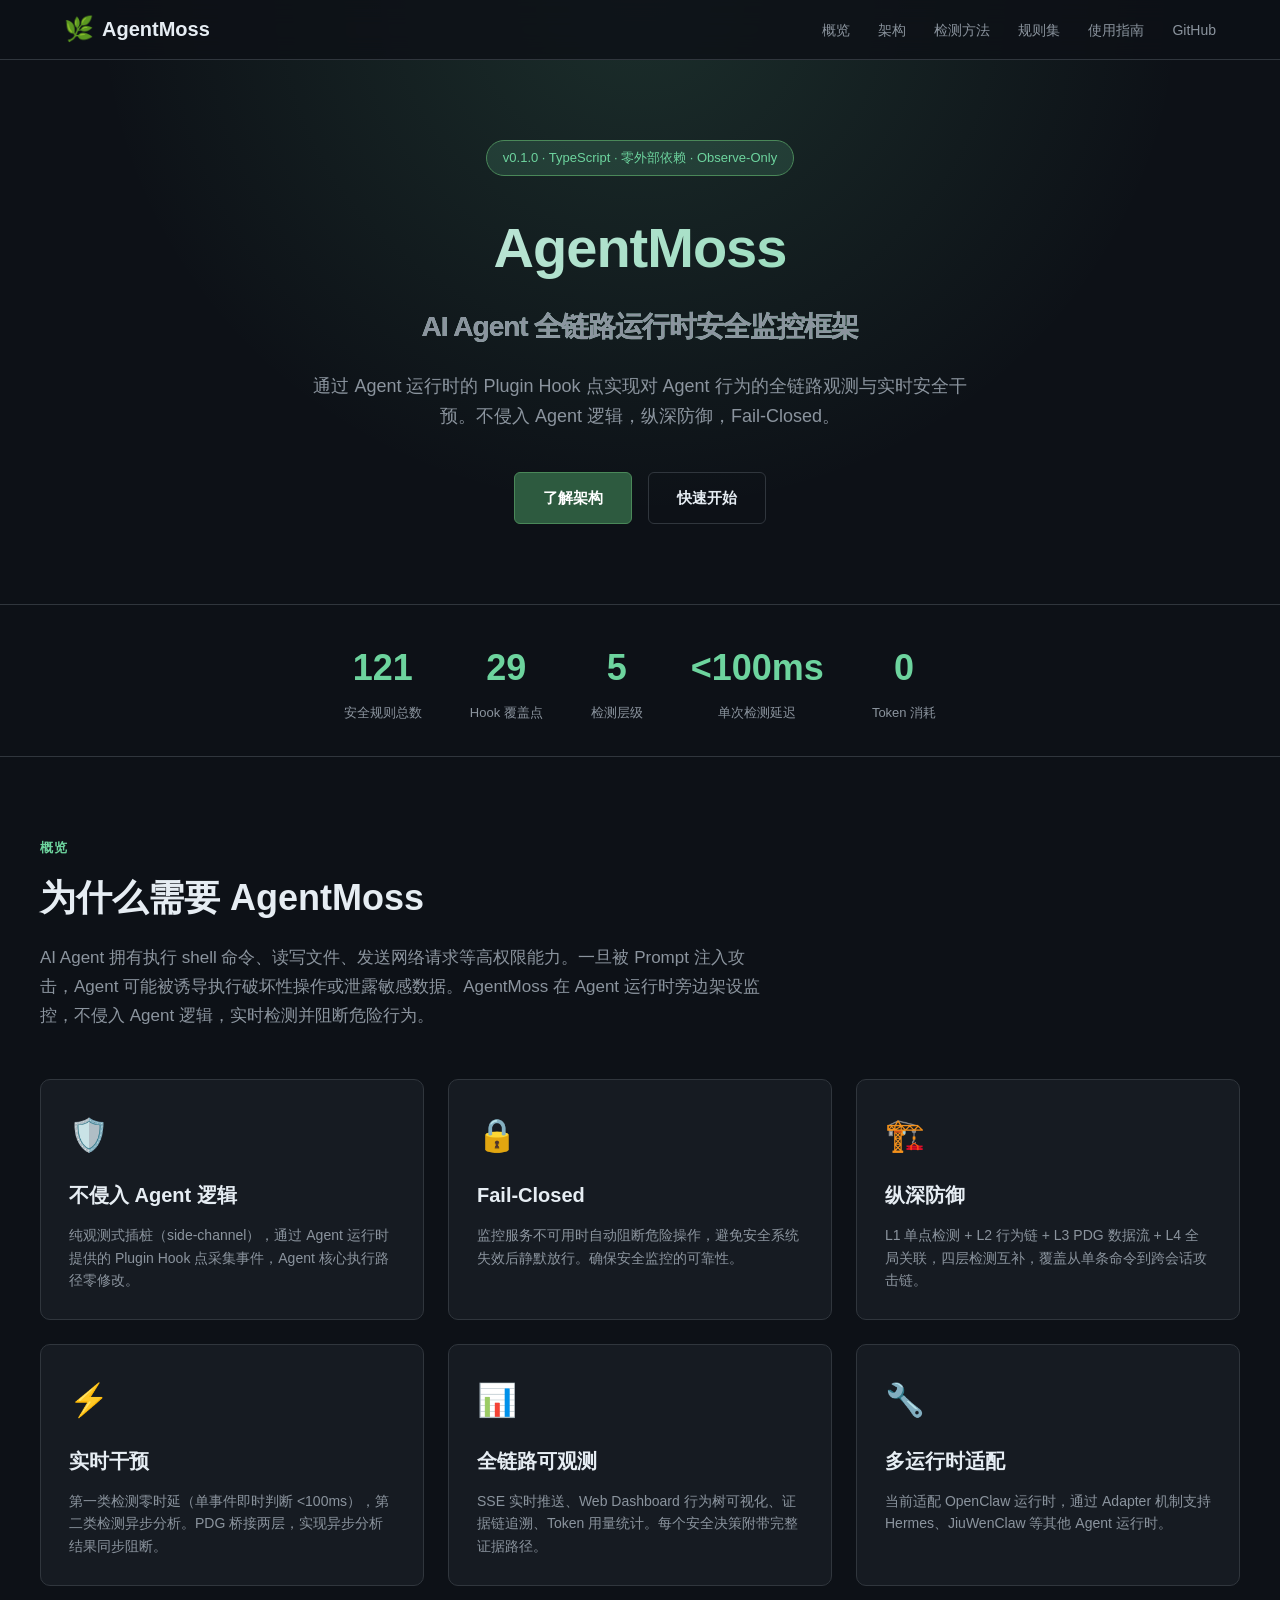
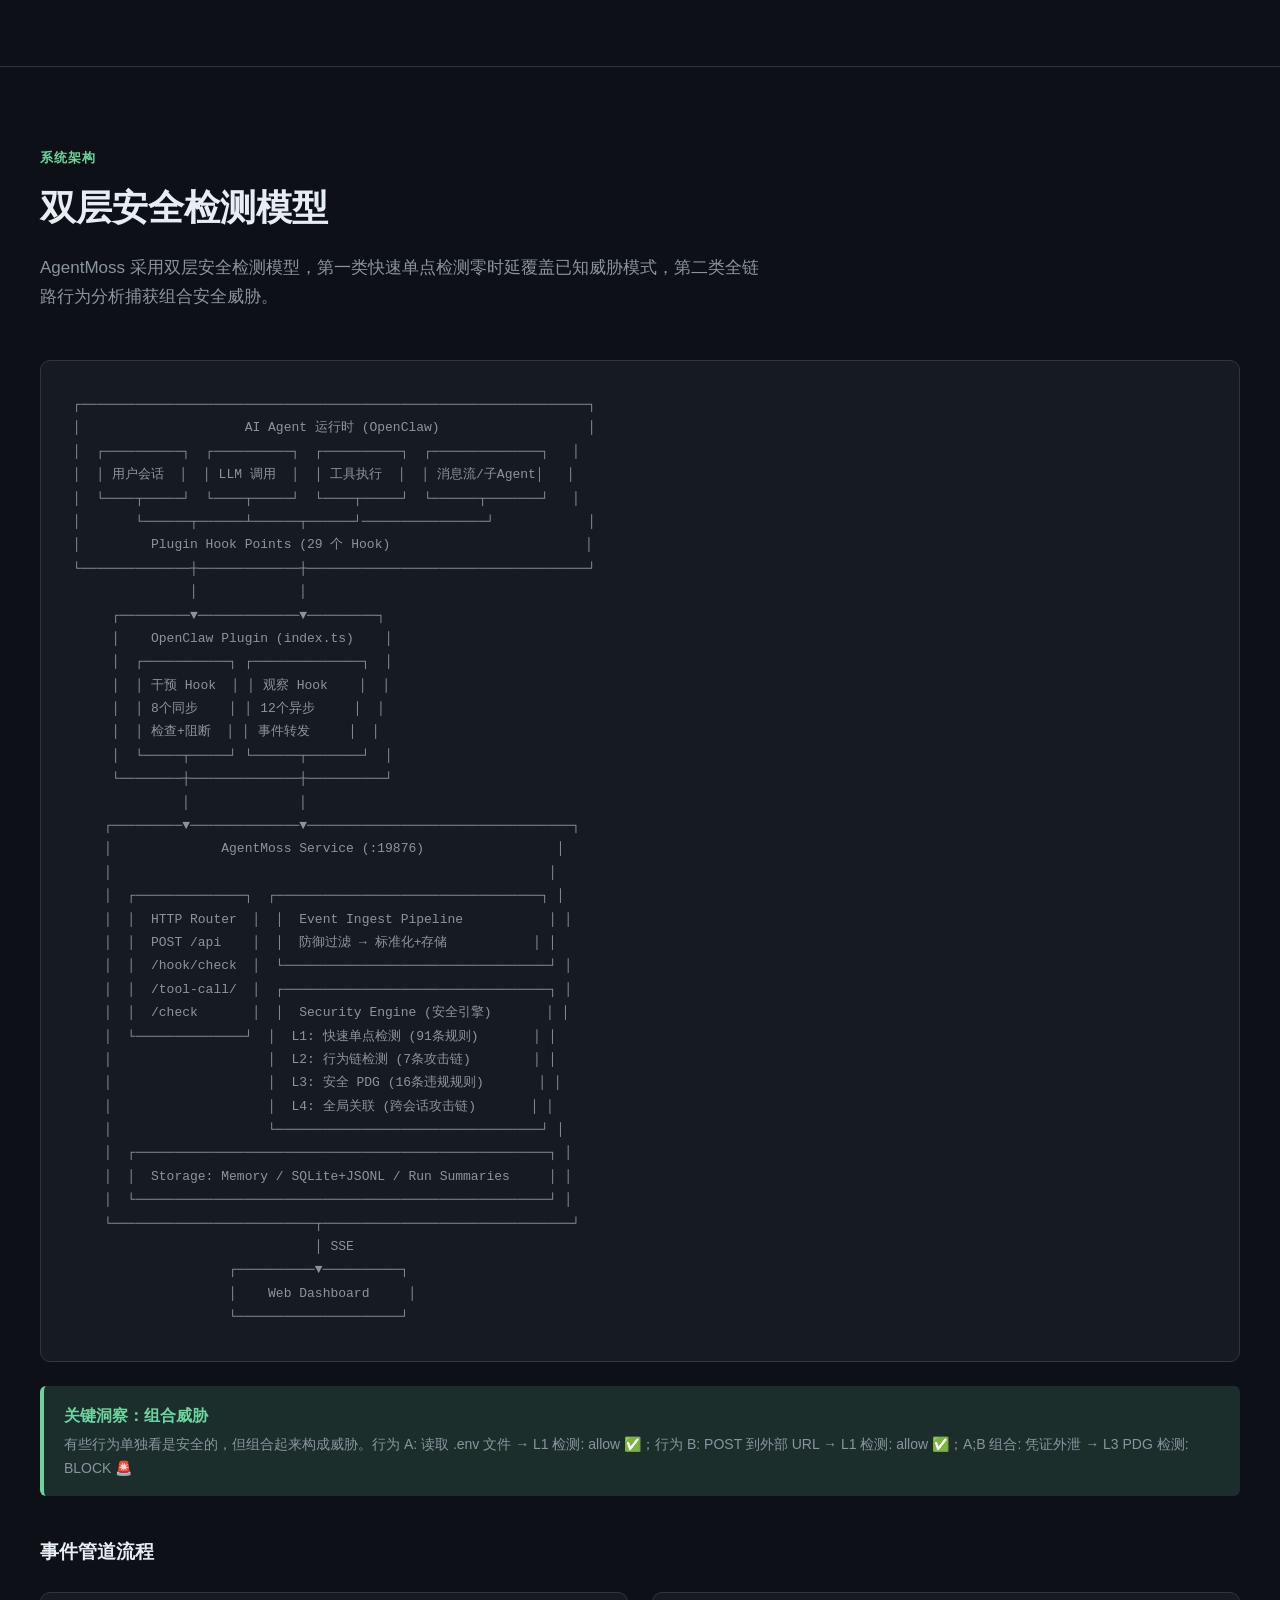
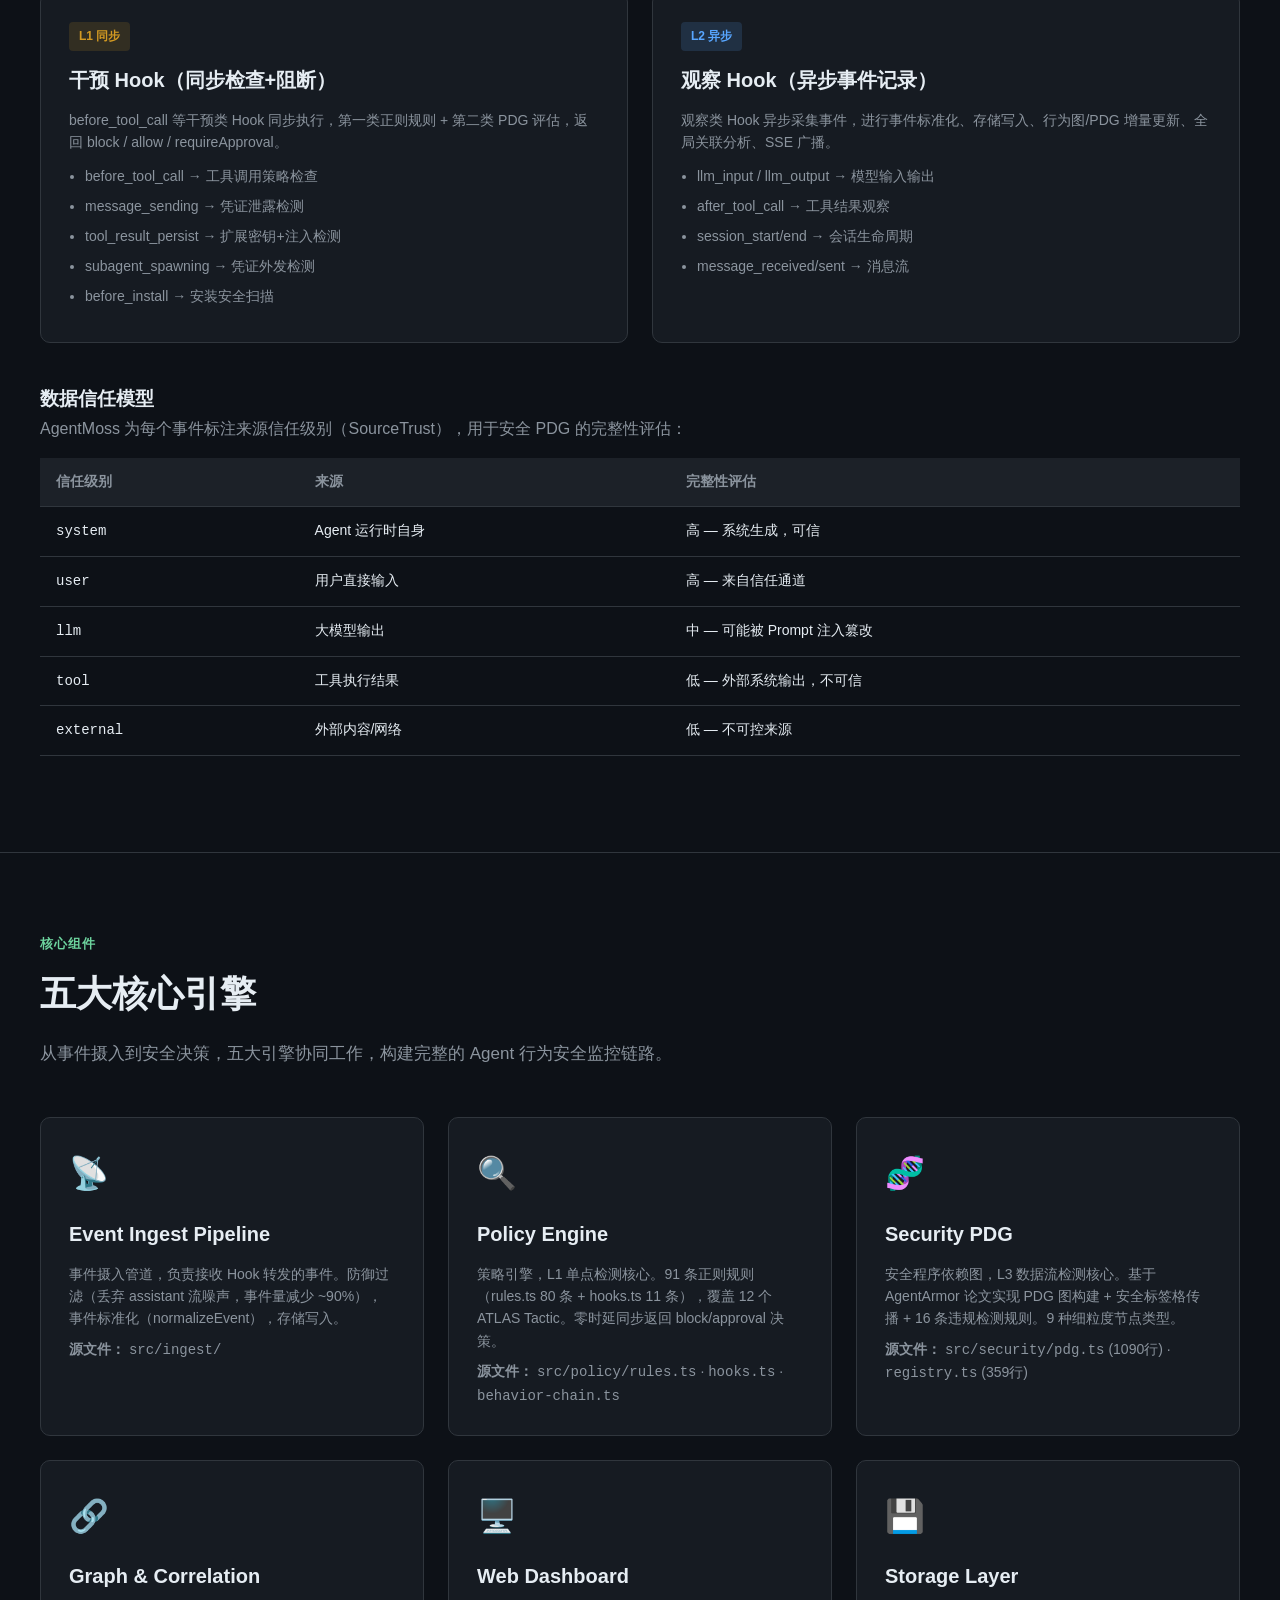
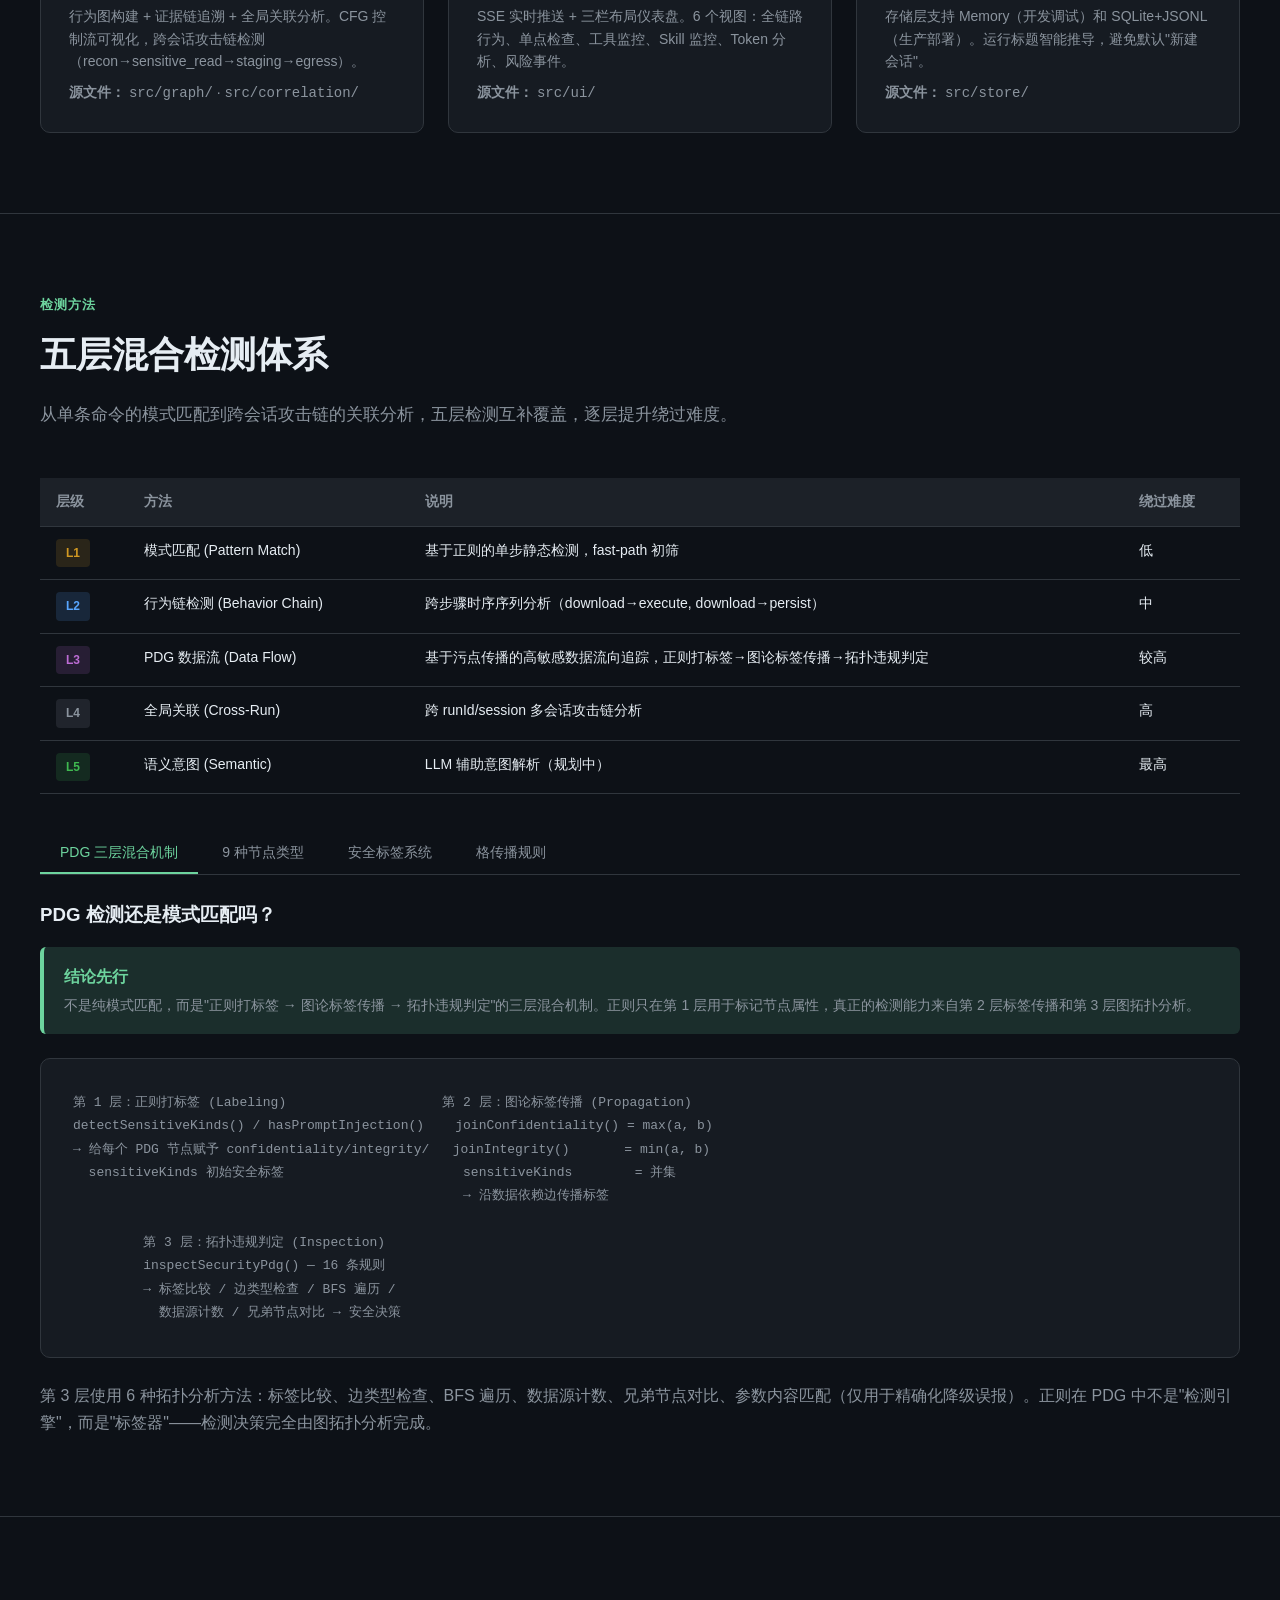
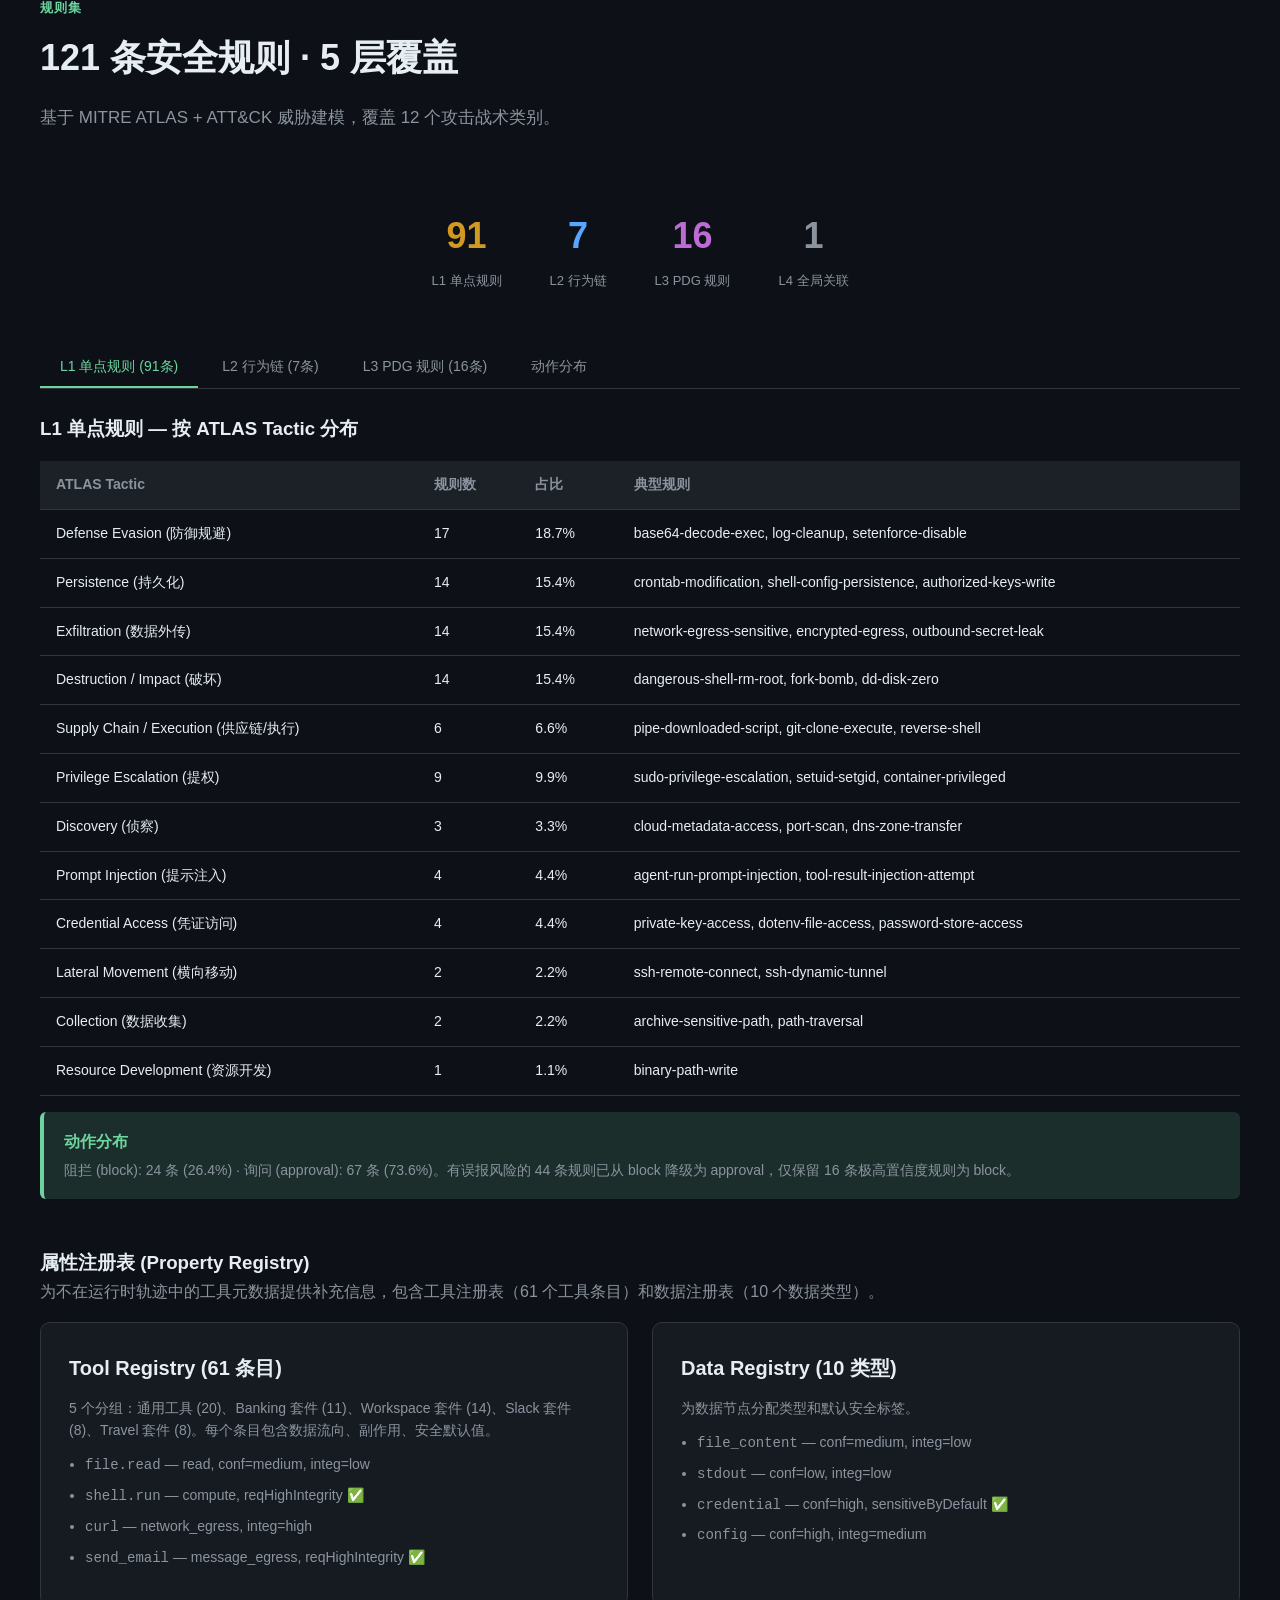
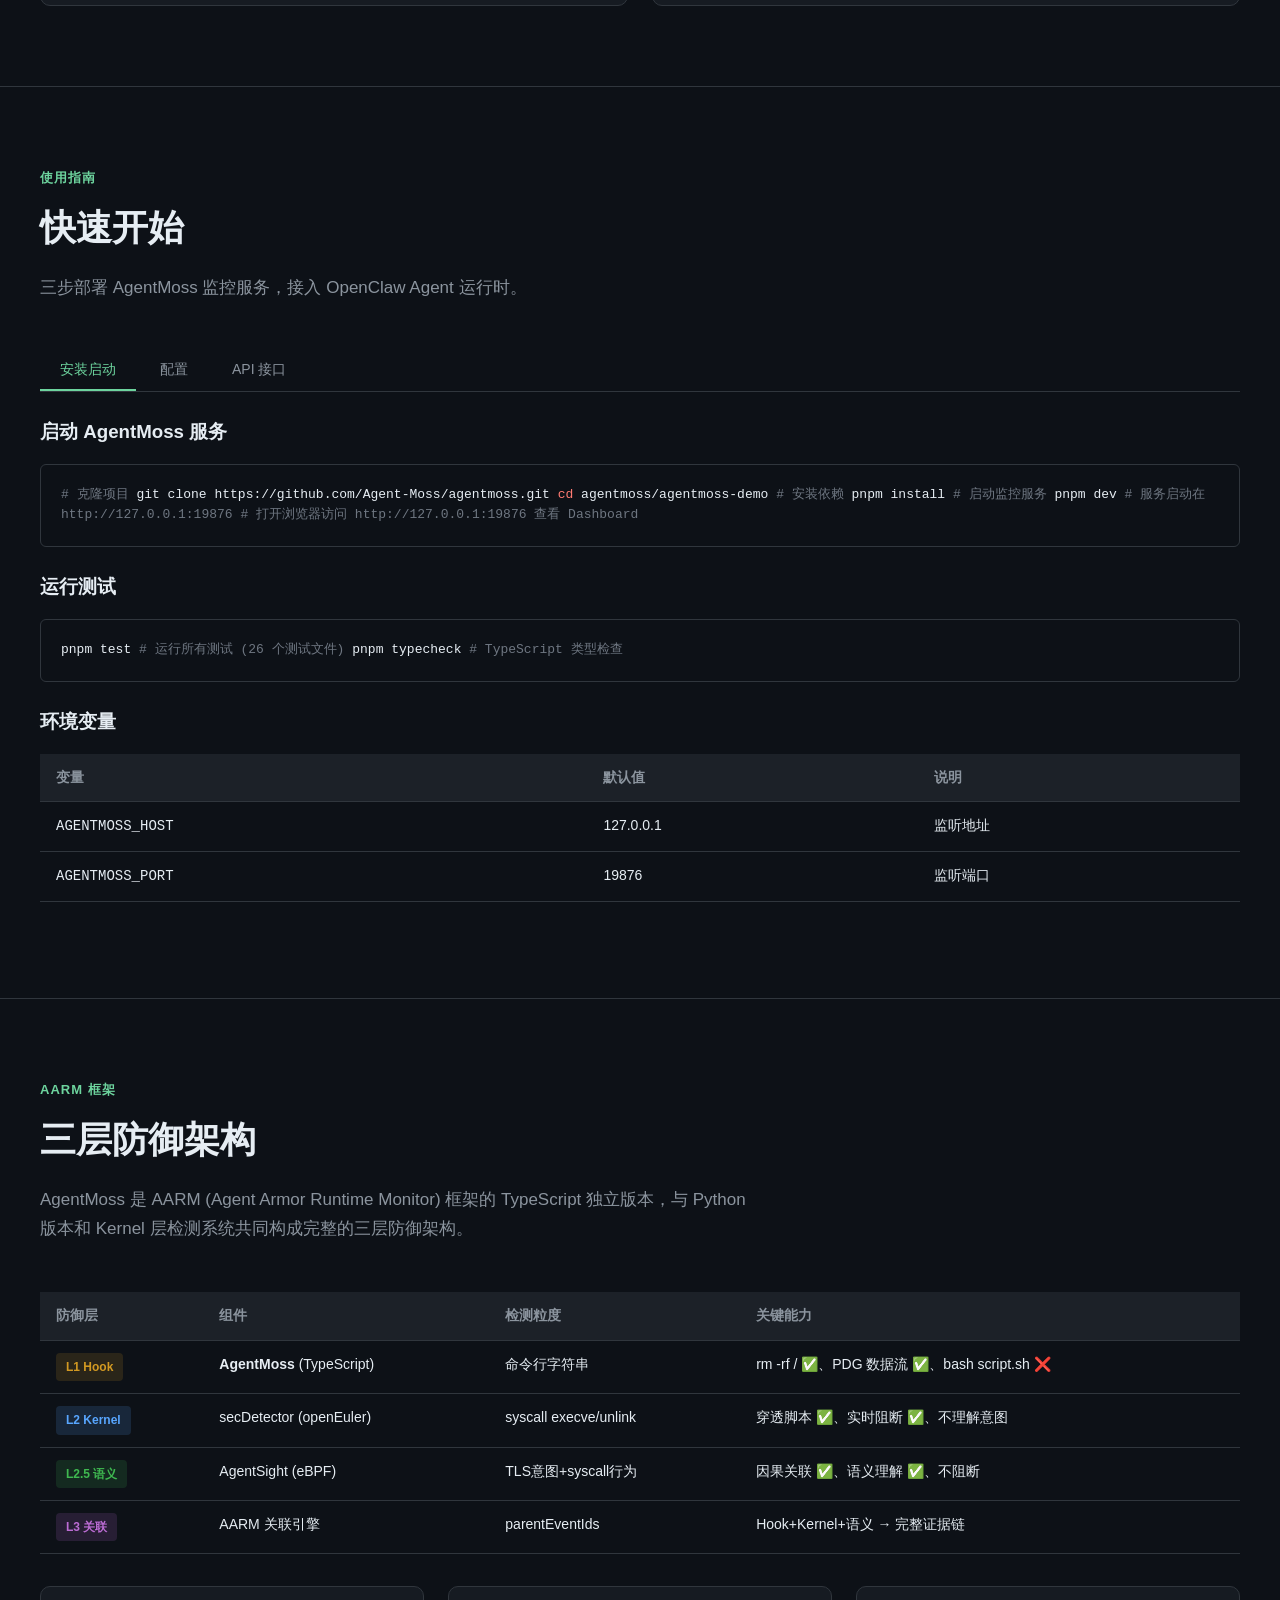
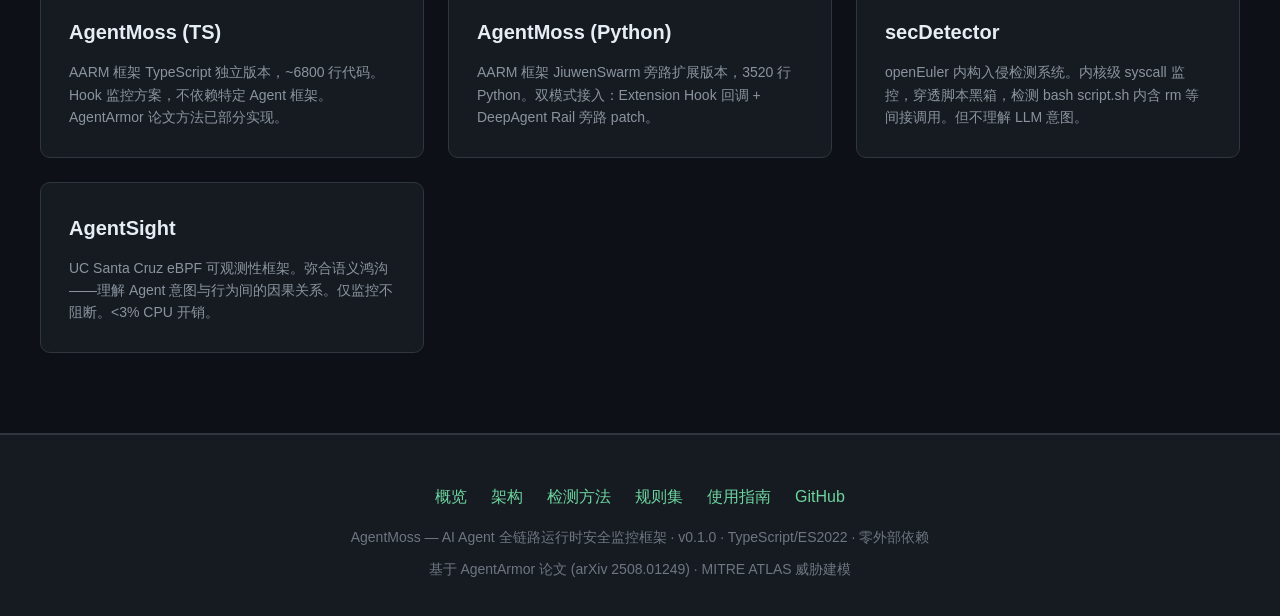
==== index.html @ 67483d3b "Initial AgentMoss website - architecture, detection methods, rules, usage guide" ====
<!DOCTYPE html>
<html lang="zh-CN">
<head>
  <meta charset="UTF-8">
  <meta name="viewport" content="width=device-width, initial-scale=1.0">
  <title>AgentMoss — AI Agent 全链路运行时安全监控框架</title>
  <meta name="description" content="AgentMoss 是面向 AI Agent 运行时的侧信道安全监控框架，通过 Hook 插桩实现全链路行为观测与实时安全干预。">
  <link rel="stylesheet" href="css/style.css">
  <link rel="icon" href="data:image/svg+xml,<svg xmlns='http://www.w3.org/2000/svg' viewBox='0 0 100 100'><text y='.9em' font-size='90'>🌿</text></svg>">
</head>
<body>

<!-- Navbar -->
<nav class="navbar">
  <div class="navbar-container">
    <a href="#" class="navbar-logo"><span class="moss-icon">🌿</span> AgentMoss</a>
    <button class="navbar-mobile-toggle">☰</button>
    <ul class="navbar-menu">
      <li><a href="#overview" class="active">概览</a></li>
      <li><a href="#architecture">架构</a></li>
      <li><a href="#detection">检测方法</a></li>
      <li><a href="#rules">规则集</a></li>
      <li><a href="#usage">使用指南</a></li>
      <li><a href="https://github.com/Agent-Moss" target="_blank">GitHub</a></li>
    </ul>
  </div>
</nav>

<!-- Hero -->
<section class="hero">
  <div class="hero-badge">v0.1.0 · TypeScript · 零外部依赖 · Observe-Only</div>
  <h1>AgentMoss<span class="sub">AI Agent 全链路运行时安全监控框架</span></h1>
  <p>通过 Agent 运行时的 Plugin Hook 点实现对 Agent 行为的全链路观测与实时安全干预。不侵入 Agent 逻辑，纵深防御，Fail-Closed。</p>
  <div class="hero-actions">
    <a href="#architecture" class="btn-primary">了解架构</a>
    <a href="#usage" class="btn-secondary">快速开始</a>
  </div>
</section>

<!-- Stats -->
<div class="stats-bar">
  <div class="stat-item"><div class="stat-value">121</div><div class="stat-label">安全规则总数</div></div>
  <div class="stat-item"><div class="stat-value">29</div><div class="stat-label">Hook 覆盖点</div></div>
  <div class="stat-item"><div class="stat-value">5</div><div class="stat-label">检测层级</div></div>
  <div class="stat-item"><div class="stat-value">&lt;100ms</div><div class="stat-label">单次检测延迟</div></div>
  <div class="stat-item"><div class="stat-value">0</div><div class="stat-label">Token 消耗</div></div>
</div>

<!-- Overview -->
<section class="section" id="overview">
  <div class="section-inner">
    <div class="section-tag">概览</div>
    <h2 class="section-title">为什么需要 AgentMoss</h2>
    <p class="section-desc">AI Agent 拥有执行 shell 命令、读写文件、发送网络请求等高权限能力。一旦被 Prompt 注入攻击，Agent 可能被诱导执行破坏性操作或泄露敏感数据。AgentMoss 在 Agent 运行时旁边架设监控，不侵入 Agent 逻辑，实时检测并阻断危险行为。</p>

    <div class="cards-grid">
      <div class="card">
        <span class="card-icon">🛡️</span>
        <h3>不侵入 Agent 逻辑</h3>
        <p>纯观测式插桩（side-channel），通过 Agent 运行时提供的 Plugin Hook 点采集事件，Agent 核心执行路径零修改。</p>
      </div>
      <div class="card">
        <span class="card-icon">🔒</span>
        <h3>Fail-Closed</h3>
        <p>监控服务不可用时自动阻断危险操作，避免安全系统失效后静默放行。确保安全监控的可靠性。</p>
      </div>
      <div class="card">
        <span class="card-icon">🏗️</span>
        <h3>纵深防御</h3>
        <p>L1 单点检测 + L2 行为链 + L3 PDG 数据流 + L4 全局关联，四层检测互补，覆盖从单条命令到跨会话攻击链。</p>
      </div>
      <div class="card">
        <span class="card-icon">⚡</span>
        <h3>实时干预</h3>
        <p>第一类检测零时延（单事件即时判断 &lt;100ms），第二类检测异步分析。PDG 桥接两层，实现异步分析结果同步阻断。</p>
      </div>
      <div class="card">
        <span class="card-icon">📊</span>
        <h3>全链路可观测</h3>
        <p>SSE 实时推送、Web Dashboard 行为树可视化、证据链追溯、Token 用量统计。每个安全决策附带完整证据路径。</p>
      </div>
      <div class="card">
        <span class="card-icon">🔧</span>
        <h3>多运行时适配</h3>
        <p>当前适配 OpenClaw 运行时，通过 Adapter 机制支持 Hermes、JiuWenClaw 等其他 Agent 运行时。</p>
      </div>
    </div>
  </div>
</section>

<!-- Architecture -->
<section class="section" id="architecture">
  <div class="section-inner">
    <div class="section-tag">系统架构</div>
    <h2 class="section-title">双层安全检测模型</h2>
    <p class="section-desc">AgentMoss 采用双层安全检测模型，第一类快速单点检测零时延覆盖已知威胁模式，第二类全链路行为分析捕获组合安全威胁。</p>

    <div class="arch-diagram">┌─────────────────────────────────────────────────────────────────┐
│                     AI Agent 运行时 (OpenClaw)                   │
│  ┌──────────┐  ┌──────────┐  ┌──────────┐  ┌──────────────┐   │
│  │ 用户会话  │  │ LLM 调用  │  │ 工具执行  │  │ 消息流/子Agent│   │
│  └────┬─────┘  └────┬─────┘  └────┬─────┘  └──────┬───────┘   │
│       └──────┬──────┴──────┬──────┘────────────────┘            │
│         Plugin Hook Points (29 个 Hook)                         │
└──────────────┼─────────────┼────────────────────────────────────┘
               │             │
     ┌─────────▼─────────────▼─────────┐
     │    OpenClaw Plugin (index.ts)    │
     │  ┌───────────┐ ┌──────────────┐  │
     │  │ 干预 Hook  │ │ 观察 Hook    │  │
     │  │ 8个同步    │ │ 12个异步     │  │
     │  │ 检查+阻断  │ │ 事件转发     │  │
     │  └─────┬─────┘ └──────┬───────┘  │
     └────────┼──────────────┼──────────┘
              │              │
    ┌─────────▼──────────────▼──────────────────────────────────┐
    │              AgentMoss Service (:19876)                 │
    │                                                        │
    │  ┌──────────────┐  ┌──────────────────────────────────┐ │
    │  │  HTTP Router  │  │  Event Ingest Pipeline           │ │
    │  │  POST /api    │  │  防御过滤 → 标准化+存储           │ │
    │  │  /hook/check  │  └──────────────────────────────────┘ │
    │  │  /tool-call/  │  ┌──────────────────────────────────┐ │
    │  │  /check       │  │  Security Engine (安全引擎)       │ │
    │  └──────────────┘  │  L1: 快速单点检测 (91条规则)       │ │
    │                    │  L2: 行为链检测 (7条攻击链)        │ │
    │                    │  L3: 安全 PDG (16条违规规则)       │ │
    │                    │  L4: 全局关联 (跨会话攻击链)       │ │
    │                    └──────────────────────────────────┘ │
    │  ┌─────────────────────────────────────────────────────┐ │
    │  │  Storage: Memory / SQLite+JSONL / Run Summaries     │ │
    │  └─────────────────────────────────────────────────────┘ │
    └──────────────────────────┬────────────────────────────────┘
                               │ SSE
                    ┌──────────▼──────────┐
                    │    Web Dashboard     │
                    └─────────────────────┘</div>

    <div class="callout">
      <div class="callout-title">关键洞察：组合威胁</div>
      <p>有些行为单独看是安全的，但组合起来构成威胁。行为 A: 读取 .env 文件 → L1 检测: allow ✅；行为 B: POST 到外部 URL → L1 检测: allow ✅；A;B 组合: 凭证外泄 → L3 PDG 检测: BLOCK 🚨</p>
    </div>

    <h3 style="margin-top: 40px;">事件管道流程</h3>
    <div class="cards-grid" style="margin-top: 24px;">
      <div class="card">
        <span class="layer-badge layer-l1">L1 同步</span>
        <h3 style="margin-top: 12px;">干预 Hook（同步检查+阻断）</h3>
        <p>before_tool_call 等干预类 Hook 同步执行，第一类正则规则 + 第二类 PDG 评估，返回 block / allow / requireApproval。</p>
        <ul>
          <li>before_tool_call → 工具调用策略检查</li>
          <li>message_sending → 凭证泄露检测</li>
          <li>tool_result_persist → 扩展密钥+注入检测</li>
          <li>subagent_spawning → 凭证外发检测</li>
          <li>before_install → 安装安全扫描</li>
        </ul>
      </div>
      <div class="card">
        <span class="layer-badge layer-l2">L2 异步</span>
        <h3 style="margin-top: 12px;">观察 Hook（异步事件记录）</h3>
        <p>观察类 Hook 异步采集事件，进行事件标准化、存储写入、行为图/PDG 增量更新、全局关联分析、SSE 广播。</p>
        <ul>
          <li>llm_input / llm_output → 模型输入输出</li>
          <li>after_tool_call → 工具结果观察</li>
          <li>session_start/end → 会话生命周期</li>
          <li>message_received/sent → 消息流</li>
        </ul>
      </div>
    </div>

    <h3 style="margin-top: 40px;">数据信任模型</h3>
    <p style="color: var(--text-secondary); margin-bottom: 16px;">AgentMoss 为每个事件标注来源信任级别（SourceTrust），用于安全 PDG 的完整性评估：</p>
    <div class="table-wrapper">
      <table>
        <thead><tr><th>信任级别</th><th>来源</th><th>完整性评估</th></tr></thead>
        <tbody>
          <tr><td><code>system</code></td><td>Agent 运行时自身</td><td>高 — 系统生成，可信</td></tr>
          <tr><td><code>user</code></td><td>用户直接输入</td><td>高 — 来自信任通道</td></tr>
          <tr><td><code>llm</code></td><td>大模型输出</td><td>中 — 可能被 Prompt 注入篡改</td></tr>
          <tr><td><code>tool</code></td><td>工具执行结果</td><td>低 — 外部系统输出，不可信</td></tr>
          <tr><td><code>external</code></td><td>外部内容/网络</td><td>低 — 不可控来源</td></tr>
        </tbody>
      </table>
    </div>
  </div>
</section>

<!-- Core Components -->
<section class="section" id="components">
  <div class="section-inner">
    <div class="section-tag">核心组件</div>
    <h2 class="section-title">五大核心引擎</h2>
    <p class="section-desc">从事件摄入到安全决策，五大引擎协同工作，构建完整的 Agent 行为安全监控链路。</p>

    <div class="cards-grid">
      <div class="card">
        <span class="card-icon">📡</span>
        <h3>Event Ingest Pipeline</h3>
        <p>事件摄入管道，负责接收 Hook 转发的事件。防御过滤（丢弃 assistant 流噪声，事件量减少 ~90%），事件标准化（normalizeEvent），存储写入。</p>
        <p style="margin-top: 8px;"><strong>源文件：</strong> <code>src/ingest/</code></p>
      </div>
      <div class="card">
        <span class="card-icon">🔍</span>
        <h3>Policy Engine</h3>
        <p>策略引擎，L1 单点检测核心。91 条正则规则（rules.ts 80 条 + hooks.ts 11 条），覆盖 12 个 ATLAS Tactic。零时延同步返回 block/approval 决策。</p>
        <p style="margin-top: 8px;"><strong>源文件：</strong> <code>src/policy/rules.ts</code> · <code>hooks.ts</code> · <code>behavior-chain.ts</code></p>
      </div>
      <div class="card">
        <span class="card-icon">🧬</span>
        <h3>Security PDG</h3>
        <p>安全程序依赖图，L3 数据流检测核心。基于 AgentArmor 论文实现 PDG 图构建 + 安全标签格传播 + 16 条违规检测规则。9 种细粒度节点类型。</p>
        <p style="margin-top: 8px;"><strong>源文件：</strong> <code>src/security/pdg.ts</code> (1090行) · <code>registry.ts</code> (359行)</p>
      </div>
      <div class="card">
        <span class="card-icon">🔗</span>
        <h3>Graph & Correlation</h3>
        <p>行为图构建 + 证据链追溯 + 全局关联分析。CFG 控制流可视化，跨会话攻击链检测（recon→sensitive_read→staging→egress）。</p>
        <p style="margin-top: 8px;"><strong>源文件：</strong> <code>src/graph/</code> · <code>src/correlation/</code></p>
      </div>
      <div class="card">
        <span class="card-icon">🖥️</span>
        <h3>Web Dashboard</h3>
        <p>SSE 实时推送 + 三栏布局仪表盘。6 个视图：全链路行为、单点检查、工具监控、Skill 监控、Token 分析、风险事件。</p>
        <p style="margin-top: 8px;"><strong>源文件：</strong> <code>src/ui/</code></p>
      </div>
      <div class="card">
        <span class="card-icon">💾</span>
        <h3>Storage Layer</h3>
        <p>存储层支持 Memory（开发调试）和 SQLite+JSONL（生产部署）。运行标题智能推导，避免默认"新建会话"。</p>
        <p style="margin-top: 8px;"><strong>源文件：</strong> <code>src/store/</code></p>
      </div>
    </div>
  </div>
</section>

<!-- Detection Methods -->
<section class="section" id="detection">
  <div class="section-inner">
    <div class="section-tag">检测方法</div>
    <h2 class="section-title">五层混合检测体系</h2>
    <p class="section-desc">从单条命令的模式匹配到跨会话攻击链的关联分析，五层检测互补覆盖，逐层提升绕过难度。</p>

    <div class="table-wrapper">
      <table>
        <thead><tr><th>层级</th><th>方法</th><th>说明</th><th>绕过难度</th></tr></thead>
        <tbody>
          <tr><td><span class="layer-badge layer-l1">L1</span></td><td>模式匹配 (Pattern Match)</td><td>基于正则的单步静态检测，fast-path 初筛</td><td>低</td></tr>
          <tr><td><span class="layer-badge layer-l2">L2</span></td><td>行为链检测 (Behavior Chain)</td><td>跨步骤时序序列分析（download→execute, download→persist）</td><td>中</td></tr>
          <tr><td><span class="layer-badge layer-l3">L3</span></td><td>PDG 数据流 (Data Flow)</td><td>基于污点传播的高敏感数据流向追踪，正则打标签→图论标签传播→拓扑违规判定</td><td>较高</td></tr>
          <tr><td><span class="layer-badge layer-l4">L4</span></td><td>全局关联 (Cross-Run)</td><td>跨 runId/session 多会话攻击链分析</td><td>高</td></tr>
          <tr><td><span class="layer-badge" style="background: rgba(63,185,80,0.15); color: var(--success);">L5</span></td><td>语义意图 (Semantic)</td><td>LLM 辅助意图解析（规划中）</td><td>最高</td></tr>
        </tbody>
      </table>
    </div>

    <!-- PDG Detection Deep Dive -->
    <div class="tabs" style="margin-top: 40px;">
      <button class="tab active" data-tab="0">PDG 三层混合机制</button>
      <button class="tab" data-tab="1">9 种节点类型</button>
      <button class="tab" data-tab="2">安全标签系统</button>
      <button class="tab" data-tab="3">格传播规则</button>
    </div>

    <div class="tab-panel active">
      <h3>PDG 检测还是模式匹配吗？</h3>
      <div class="callout">
        <div class="callout-title">结论先行</div>
        <p>不是纯模式匹配，而是"正则打标签 → 图论标签传播 → 拓扑违规判定"的三层混合机制。正则只在第 1 层用于标记节点属性，真正的检测能力来自第 2 层标签传播和第 3 层图拓扑分析。</p>
      </div>
      <div class="arch-diagram">第 1 层：正则打标签 (Labeling)                    第 2 层：图论标签传播 (Propagation)
detectSensitiveKinds() / hasPromptInjection()    joinConfidentiality() = max(a, b)
→ 给每个 PDG 节点赋予 confidentiality/integrity/   joinIntegrity()       = min(a, b)
  sensitiveKinds 初始安全标签                       sensitiveKinds        = 并集
                                                  → 沿数据依赖边传播标签

         第 3 层：拓扑违规判定 (Inspection)
         inspectSecurityPdg() — 16 条规则
         → 标签比较 / 边类型检查 / BFS 遍历 /
           数据源计数 / 兄弟节点对比 → 安全决策</div>
      <p style="color: var(--text-secondary); margin-top: 16px;">第 3 层使用 6 种拓扑分析方法：标签比较、边类型检查、BFS 遍历、数据源计数、兄弟节点对比、参数内容匹配（仅用于精确化降级误报）。正则在 PDG 中不是"检测引擎"，而是"标签器"——检测决策完全由图拓扑分析完成。</p>
    </div>

    <div class="tab-panel">
      <h3>PDG 9 种细粒度节点类型</h3>
      <p style="color: var(--text-secondary); margin-bottom: 16px;">基于 AgentArmor 论文 (arXiv 2508.01249)，每条事件按类型分解为多个细粒度子节点，实现子事件级数据流追踪。</p>
      <div class="table-wrapper">
        <table>
          <thead><tr><th>节点类型</th><th>简写</th><th>来源事件</th><th>说明</th></tr></thead>
          <tbody>
            <tr><td><code>system_prompt</code></td><td>SP</td><td>llm_input (system)</td><td>系统级初始输入</td></tr>
            <tr><td><code>user_prompt</code></td><td>UP</td><td>llm_input (user)</td><td>用户输入的命令或查询</td></tr>
            <tr><td><code>llm_response</code></td><td>LLM</td><td>llm_output</td><td>模型输出（文本或工具调用决策）</td></tr>
            <tr><td><code>llm_thought</code></td><td>TH</td><td>llm_output (reasoning)</td><td>Agent 内部思考</td></tr>
            <tr><td><code>tool_name</code></td><td>TN</td><td>tool_call 分解</td><td>选择的工具名（如 file.read）</td></tr>
            <tr><td><code>tool_param</code></td><td>TP</td><td>tool_call 分解</td><td>单个工具参数（文件路径、URL、命令等）</td></tr>
            <tr><td><code>tool_action</code></td><td>T</td><td>tool_call 分解</td><td>工具执行动作本身</td></tr>
            <tr><td><code>observation</code></td><td>OBS</td><td>tool_result 分解</td><td>工具返回结果</td></tr>
            <tr><td><code>data</code></td><td>D</td><td>tool_result 分解</td><td>从 OBS 中提取的敏感数据节点</td></tr>
          </tbody>
        </table>
      </div>
    </div>

    <div class="tab-panel">
      <h3>安全标签系统</h3>
      <p style="color: var(--text-secondary); margin-bottom: 16px;">每个 PDG 节点携带一个 SecurityLabel，包含四个维度的安全属性：</p>
      <div class="code-block"><span class="type">type</span> <span class="type">SecurityLabel</span> = {
  <span class="function">confidentiality</span>: <span class="string">"low" | "medium" | "high"</span>;  <span class="comment">// 机密性</span>
  <span class="function">integrity</span>:       <span class="string">"low" | "medium" | "high"</span>;  <span class="comment">// 完整性</span>
  <span class="function">sensitiveKinds</span>:   <span class="type">string</span>[];                   <span class="comment">// 敏感类型标签</span>
  <span class="function">actionClass</span>:      <span class="type">SecurityActionClass</span>;         <span class="comment">// 操作分类</span>
};</div>
      <div class="table-wrapper">
        <table>
          <thead><tr><th>维度</th><th>取值</th><th>语义</th></tr></thead>
          <tbody>
            <tr><td>Confidentiality</td><td>high / medium / low</td><td>检测到 API Token、密码、私钥、.env、PII → high；工具输出 → medium；其他 → low</td></tr>
            <tr><td>Integrity</td><td>high / medium / low</td><td>system/user → high；llm → medium；tool/external → low（含注入则强制 low）</td></tr>
            <tr><td>sensitiveKinds</td><td>数组</td><td>api_token, credential, private_key, dotenv_secret, pii_financial, prompt_injection</td></tr>
            <tr><td>actionClass</td><td>枚举</td><td>read, write, network_egress, message_egress, compute, unknown</td></tr>
          </tbody>
        </table>
      </div>
    </div>

    <div class="tab-panel">
      <h3>格传播规则 (Lattice Propagation)</h3>
      <p style="color: var(--text-secondary); margin-bottom: 16px;">基于安全格理论，沿数据依赖边传播标签。机密性取高（高处流原则），完整性取低（低处流原则）。</p>
      <div class="callout">
        <div class="callout-title">机密性取 max（高处流原则）</div>
        <p>一个节点只要从任何一条路径接收到高机密数据，该节点就应被视为高机密。</p>
      </div>
      <div class="callout">
        <div class="callout-title">完整性取 min（低处流原则）</div>
        <p>一个节点只要从任何一条路径接收到低完整性数据，该节点就应被视为低完整性——不可信数据"污染"了下游。</p>
      </div>
      <div class="code-block"><span class="comment">// 机密性合并：取最高级别</span>
<span class="function">joinConfidentiality</span>(left, right) = confidentialityRank[left] >= right ? left : right;

<span class="comment">// 完整性合并：取最低级别</span>
<span class="function">joinIntegrity</span>(left, right) = integrityRank[left] <= right ? left : right;

<span class="comment">// 敏感类型合并：取并集</span>
sensitiveKinds = unique([...left, ...right]);</div>
      <p style="color: var(--text-secondary); margin-top: 16px;">传播路径：Parent OBS → Child UP/SP（注入检测关键路径）、Parent OBS/D → Child TP（数据外传检测关键路径）、Parent LLM → Child T（控制流依赖）等。</p>
    </div>
  </div>
</section>

<!-- Rules -->
<section class="section" id="rules">
  <div class="section-inner">
    <div class="section-tag">规则集</div>
    <h2 class="section-title">121 条安全规则 · 5 层覆盖</h2>
    <p class="section-desc">基于 MITRE ATLAS + ATT&CK 威胁建模，覆盖 12 个攻击战术类别。</p>

    <div class="stats-bar" style="border: none; padding: 24px 0; margin-bottom: 32px;">
      <div class="stat-item"><div class="stat-value" style="color: var(--warning);">91</div><div class="stat-label">L1 单点规则</div></div>
      <div class="stat-item"><div class="stat-value" style="color: var(--info);">7</div><div class="stat-label">L2 行为链</div></div>
      <div class="stat-item"><div class="stat-value" style="color: #bc6cd4;">16</div><div class="stat-label">L3 PDG 规则</div></div>
      <div class="stat-item"><div class="stat-value" style="color: var(--text-secondary);">1</div><div class="stat-label">L4 全局关联</div></div>
    </div>

    <!-- Tabs for rule categories -->
    <div class="tabs">
      <button class="tab active" data-tab="0">L1 单点规则 (91条)</button>
      <button class="tab" data-tab="1">L2 行为链 (7条)</button>
      <button class="tab" data-tab="2">L3 PDG 规则 (16条)</button>
      <button class="tab" data-tab="3">动作分布</button>
    </div>

    <div class="tab-panel active">
      <h3>L1 单点规则 — 按 ATLAS Tactic 分布</h3>
      <div class="table-wrapper">
        <table>
          <thead><tr><th>ATLAS Tactic</th><th>规则数</th><th>占比</th><th>典型规则</th></tr></thead>
          <tbody>
            <tr><td>Defense Evasion (防御规避)</td><td>17</td><td>18.7%</td><td>base64-decode-exec, log-cleanup, setenforce-disable</td></tr>
            <tr><td>Persistence (持久化)</td><td>14</td><td>15.4%</td><td>crontab-modification, shell-config-persistence, authorized-keys-write</td></tr>
            <tr><td>Exfiltration (数据外传)</td><td>14</td><td>15.4%</td><td>network-egress-sensitive, encrypted-egress, outbound-secret-leak</td></tr>
            <tr><td>Destruction / Impact (破坏)</td><td>14</td><td>15.4%</td><td>dangerous-shell-rm-root, fork-bomb, dd-disk-zero</td></tr>
            <tr><td>Supply Chain / Execution (供应链/执行)</td><td>6</td><td>6.6%</td><td>pipe-downloaded-script, git-clone-execute, reverse-shell</td></tr>
            <tr><td>Privilege Escalation (提权)</td><td>9</td><td>9.9%</td><td>sudo-privilege-escalation, setuid-setgid, container-privileged</td></tr>
            <tr><td>Discovery (侦察)</td><td>3</td><td>3.3%</td><td>cloud-metadata-access, port-scan, dns-zone-transfer</td></tr>
            <tr><td>Prompt Injection (提示注入)</td><td>4</td><td>4.4%</td><td>agent-run-prompt-injection, tool-result-injection-attempt</td></tr>
            <tr><td>Credential Access (凭证访问)</td><td>4</td><td>4.4%</td><td>private-key-access, dotenv-file-access, password-store-access</td></tr>
            <tr><td>Lateral Movement (横向移动)</td><td>2</td><td>2.2%</td><td>ssh-remote-connect, ssh-dynamic-tunnel</td></tr>
            <tr><td>Collection (数据收集)</td><td>2</td><td>2.2%</td><td>archive-sensitive-path, path-traversal</td></tr>
            <tr><td>Resource Development (资源开发)</td><td>1</td><td>1.1%</td><td>binary-path-write</td></tr>
          </tbody>
        </table>
      </div>
      <div class="callout" style="margin-top: 16px;">
        <div class="callout-title">动作分布</div>
        <p>阻拦 (block): 24 条 (26.4%) · 询问 (approval): 67 条 (73.6%)。有误报风险的 44 条规则已从 block 降级为 approval，仅保留 16 条极高置信度规则为 block。</p>
      </div>
    </div>

    <div class="tab-panel">
      <h3>L2 行为链检测 — 7 条预定义攻击链</h3>
      <div class="table-wrapper">
        <table>
          <thead><tr><th>#</th><th>规则 ID</th><th>阶段序列</th><th>时间窗口</th><th>ATLAS Tactic</th></tr></thead>
          <tbody>
            <tr><td>1</td><td><code>bfChain-download-execute</code></td><td>download → execute</td><td>5min</td><td>Execution</td></tr>
            <tr><td>2</td><td><code>bfChain-download-persist</code></td><td>download → persist</td><td>10min</td><td>Persistence</td></tr>
            <tr><td>3</td><td><code>bfChain-download-privesc-exec</code></td><td>download → privilege_escalation → execute</td><td>5min</td><td>Privilege Esc. + Execution</td></tr>
            <tr><td>4</td><td><code>bfChain-collect-exfiltrate</code></td><td>sensitive_read → archive → egress</td><td>10min</td><td>Exfiltration</td></tr>
            <tr><td>5</td><td><code>bfChain-disable-security-impact</code></td><td>disable_security → execute</td><td>5min</td><td>Defense Evasion + Impact</td></tr>
            <tr><td>6</td><td><code>bfChain-credential-theft</code></td><td>sensitive_read → egress</td><td>5min</td><td>Credential Access + Exfiltration</td></tr>
            <tr><td>7</td><td><code>bfChain-git-build-exec</code></td><td>download → execute</td><td>10min</td><td>Execution</td></tr>
          </tbody>
        </table>
      </div>
    </div>

    <div class="tab-panel">
      <h3>L3 PDG 安全检测规则 — 16 条</h3>
      <div class="table-wrapper">
        <table>
          <thead><tr><th>#</th><th>规则 ID</th><th>动作</th><th>检测逻辑</th></tr></thead>
          <tbody>
            <tr><td>1</td><td><code>high-confidentiality-public-egress</code></td><td><span class="badge badge-block">block</span></td><td>高机密数据流向网络/消息出口</td></tr>
            <tr><td>2</td><td><code>low-integrity-controls-side-effect</code></td><td><span class="badge badge-block">block</span></td><td>低可信来源控制外传操作</td></tr>
            <tr><td>3</td><td><code>high-confidentiality-write-to-public-path</code></td><td><span class="badge badge-observe">observe</span></td><td>高机密数据写入文件（暂存监控）</td></tr>
            <tr><td>4</td><td><code>low-integrity-controls-write-operation</code></td><td><span class="badge badge-observe">observe</span></td><td>低可信来源控制文件写入</td></tr>
            <tr><td>5</td><td><code>low-integrity-controls-command-exec</code></td><td><span class="badge badge-block">block</span></td><td>低可信来源控制 shell 命令</td></tr>
            <tr><td>6</td><td><code>sensitive-data-staging-before-egress</code></td><td><span class="badge badge-block">block</span></td><td>外传前有 write/compute 暂存 + 敏感数据源</td></tr>
            <tr><td>7</td><td><code>tool-result-injection-to-command</code></td><td><span class="badge badge-block">block</span></td><td>工具返回含注入 → 流向命令执行</td></tr>
            <tr><td>8</td><td><code>unauthorized-indirect-execution</code></td><td><span class="badge badge-block">block</span></td><td>Transfer Execution 模式检测</td></tr>
            <tr><td>9</td><td><code>observation-to-tool-name-flow</code></td><td><span class="badge badge-block">block</span></td><td>工具结果影响"调用哪个工具"</td></tr>
            <tr><td>10</td><td><code>observation-to-tool-param-flow</code></td><td><span class="badge badge-block">block</span></td><td>工具结果影响"工具参数值"</td></tr>
            <tr><td>11</td><td><code>sensitive-data-in-egress-param</code></td><td><span class="badge badge-block">block</span></td><td>外传参数含敏感数据</td></tr>
            <tr><td>12</td><td><code>sensitive-data-aggregation</code></td><td><span class="badge badge-block">block</span></td><td>多源敏感数据汇聚外传</td></tr>
            <tr><td>13</td><td><code>tool-name-spoofing</code></td><td><span class="badge badge-observe">observe</span></td><td>模型声称工具名 ≠ 实际调用工具名</td></tr>
            <tr><td>14</td><td><code>observation-derived-shell-command</code></td><td><span class="badge badge-block">block</span></td><td>工具结果作为 shell 命令执行</td></tr>
            <tr><td>15</td><td><code>prompt-injection-controls-egress</code></td><td><span class="badge badge-block">block</span></td><td>BFS 上游 4 跳内有注入标签</td></tr>
            <tr><td>16</td><td><code>injection-source-data-exfiltration</code></td><td><span class="badge badge-block">block</span></td><td>注入导致敏感数据泄露</td></tr>
          </tbody>
        </table>
      </div>
      <div class="callout" style="margin-top: 16px;">
        <div class="callout-title">动作分布</div>
        <p>始终 block: 9 条 (Rules 1, 5, 6, 7, 8, 11, 12, 14, 16) · 条件 block/observe: 4 条 (Rules 2, 9, 10, 15) · 始终 observe: 3 条 (Rules 3, 4, 13)</p>
      </div>
    </div>

    <div class="tab-panel">
      <h3>动作分布统计</h3>
      <div class="table-wrapper">
        <table>
          <thead><tr><th>动作</th><th>L1 单点</th><th>L2 行为链</th><th>L3 PDG</th><th>L4 全局</th><th>合计</th></tr></thead>
          <tbody>
            <tr><td><span class="badge badge-block">block</span></td><td>24</td><td>—</td><td>9</td><td>—</td><td>33</td></tr>
            <tr><td><span class="badge badge-approval">approval</span></td><td>67</td><td>—</td><td>0</td><td>—</td><td>67</td></tr>
            <tr><td><span class="badge badge-observe">observe</span></td><td>—</td><td>7</td><td>3</td><td>1</td><td>11</td></tr>
            <tr><td><strong>合计</strong></td><td>91</td><td>7</td><td>16</td><td>1</td><td><strong>121</strong></td></tr>
          </tbody>
        </table>
      </div>
    </div>

    <!-- Property Registry -->
    <h3 style="margin-top: 48px;">属性注册表 (Property Registry)</h3>
    <p style="color: var(--text-secondary); margin-bottom: 16px;">为不在运行时轨迹中的工具元数据提供补充信息，包含工具注册表（61 个工具条目）和数据注册表（10 个数据类型）。</p>
    <div class="cards-grid">
      <div class="card">
        <h3>Tool Registry (61 条目)</h3>
        <p>5 个分组：通用工具 (20)、Banking 套件 (11)、Workspace 套件 (14)、Slack 套件 (8)、Travel 套件 (8)。每个条目包含数据流向、副作用、安全默认值。</p>
        <ul>
          <li><code>file.read</code> — read, conf=medium, integ=low</li>
          <li><code>shell.run</code> — compute, reqHighIntegrity ✅</li>
          <li><code>curl</code> — network_egress, integ=high</li>
          <li><code>send_email</code> — message_egress, reqHighIntegrity ✅</li>
        </ul>
      </div>
      <div class="card">
        <h3>Data Registry (10 类型)</h3>
        <p>为数据节点分配类型和默认安全标签。</p>
        <ul>
          <li><code>file_content</code> — conf=medium, integ=low</li>
          <li><code>stdout</code> — conf=low, integ=low</li>
          <li><code>credential</code> — conf=high, sensitiveByDefault ✅</li>
          <li><code>config</code> — conf=high, integ=medium</li>
        </ul>
      </div>
    </div>
  </div>
</section>

<!-- Usage -->
<section class="section" id="usage">
  <div class="section-inner">
    <div class="section-tag">使用指南</div>
    <h2 class="section-title">快速开始</h2>
    <p class="section-desc">三步部署 AgentMoss 监控服务，接入 OpenClaw Agent 运行时。</p>

    <div class="tabs">
      <button class="tab active" data-tab="0">安装启动</button>
      <button class="tab" data-tab="1">配置</button>
      <button class="tab" data-tab="2">API 接口</button>
    </div>

    <div class="tab-panel active">
      <h3>启动 AgentMoss 服务</h3>
      <div class="code-block"><span class="comment"># 克隆项目</span>
git clone https://github.com/Agent-Moss/agentmoss.git
<span class="keyword">cd</span> agentmoss/agentmoss-demo

<span class="comment"># 安装依赖</span>
pnpm install

<span class="comment"># 启动监控服务</span>
pnpm dev

<span class="comment"># 服务启动在 http://127.0.0.1:19876</span>
<span class="comment"># 打开浏览器访问 http://127.0.0.1:19876 查看 Dashboard</span></div>

      <h3 style="margin-top: 24px;">运行测试</h3>
      <div class="code-block">pnpm test        <span class="comment"># 运行所有测试 (26 个测试文件)</span>
pnpm typecheck   <span class="comment"># TypeScript 类型检查</span></div>

      <h3 style="margin-top: 24px;">环境变量</h3>
      <div class="table-wrapper">
        <table>
          <thead><tr><th>变量</th><th>默认值</th><th>说明</th></tr></thead>
          <tbody>
            <tr><td><code>AGENTMOSS_HOST</code></td><td>127.0.0.1</td><td>监听地址</td></tr>
            <tr><td><code>AGENTMOSS_PORT</code></td><td>19876</td><td>监听端口</td></tr>
          </tbody>
        </table>
      </div>
    </div>

    <div class="tab-panel">
      <h3>OpenClaw Plugin 配置</h3>
      <div class="table-wrapper">
        <table>
          <thead><tr><th>配置项</th><th>默认值</th><th>说明</th></tr></thead>
          <tbody>
            <tr><td><code>enabled</code></td><td>true</td><td>启用监控</td></tr>
            <tr><td><code>monitorUrl</code></td><td>http://127.0.0.1:19876</td><td>AgentMoss 服务地址</td></tr>
            <tr><td><code>timeoutMs</code></td><td>80</td><td>干预检查超时（ms）</td></tr>
            <tr><td><code>failClosedOnError</code></td><td>true</td><td>故障时阻断（推荐开启）</td></tr>
            <tr><td><code>observeHooks</code></td><td>true</td><td>采集观察类事件</td></tr>
            <tr><td><code>auditOnly</code></td><td>false</td><td>仅审计模式（不阻断）</td></tr>
          </tbody>
        </table>
      </div>
      <div class="callout" style="margin-top: 16px;">
        <div class="callout-title">Fail-Closed 模式</div>
        <p>当 <code>failClosedOnError=true</code> 时，如果 AgentMoss 服务不可用，所有干预类 Hook 将返回 block 决策，确保安全监控失效时不会静默放行危险操作。</p>
      </div>
    </div>

    <div class="tab-panel">
      <h3>API 接口</h3>
      <div class="table-wrapper">
        <table>
          <thead><tr><th>方法</th><th>路径</th><th>说明</th></tr></thead>
          <tbody>
            <tr><td>GET</td><td><code>/</code></td><td>主监控仪表盘</td></tr>
            <tr><td>GET</td><td><code>/api/health</code></td><td>健康检查</td></tr>
            <tr><td>POST</td><td><code>/api/events</code></td><td>事件摄入</td></tr>
            <tr><td>GET</td><td><code>/api/events</code></td><td>事件列表（支持 runId 过滤）</td></tr>
            <tr><td>GET</td><td><code>/api/events/stream</code></td><td>SSE 实时事件流</td></tr>
            <tr><td>POST</td><td><code>/api/tool-call/check</code></td><td>工具调用策略检查</td></tr>
            <tr><td>POST</td><td><code>/api/hook/check</code></td><td>干预 Hook 检查</td></tr>
            <tr><td>GET</td><td><code>/api/runs</code></td><td>运行会话列表</td></tr>
            <tr><td>GET</td><td><code>/api/runs/:runId/graph</code></td><td>行为图</td></tr>
            <tr><td>GET</td><td><code>/api/runs/:runId/security-pdg</code></td><td>安全 PDG</td></tr>
            <tr><td>GET</td><td><code>/api/runs/:runId/evidence?eventId=</code></td><td>证据链</td></tr>
            <tr><td>GET</td><td><code>/api/global/findings</code></td><td>跨会话攻击链</td></tr>
            <tr><td>GET</td><td><code>/api/token-usage</code></td><td>Token 消耗报告</td></tr>
          </tbody>
        </table>
      </div>
    </div>
  </div>
</section>

<!-- AARM Framework -->
<section class="section" id="aarm">
  <div class="section-inner">
    <div class="section-tag">AARM 框架</div>
    <h2 class="section-title">三层防御架构</h2>
    <p class="section-desc">AgentMoss 是 AARM (Agent Armor Runtime Monitor) 框架的 TypeScript 独立版本，与 Python 版本和 Kernel 层检测系统共同构成完整的三层防御架构。</p>

    <div class="table-wrapper">
      <table>
        <thead><tr><th>防御层</th><th>组件</th><th>检测粒度</th><th>关键能力</th></tr></thead>
        <tbody>
          <tr>
            <td><span class="layer-badge layer-l1">L1 Hook</span></td>
            <td><strong>AgentMoss</strong> (TypeScript)</td>
            <td>命令行字符串</td>
            <td>rm -rf / ✅、PDG 数据流 ✅、bash script.sh ❌</td>
          </tr>
          <tr>
            <td><span class="layer-badge layer-l2">L2 Kernel</span></td>
            <td>secDetector (openEuler)</td>
            <td>syscall execve/unlink</td>
            <td>穿透脚本 ✅、实时阻断 ✅、不理解意图</td>
          </tr>
          <tr>
            <td><span class="layer-badge" style="background: rgba(63,185,80,0.15); color: var(--success);">L2.5 语义</span></td>
            <td>AgentSight (eBPF)</td>
            <td>TLS意图+syscall行为</td>
            <td>因果关联 ✅、语义理解 ✅、不阻断</td>
          </tr>
          <tr>
            <td><span class="layer-badge layer-l3">L3 关联</span></td>
            <td>AARM 关联引擎</td>
            <td>parentEventIds</td>
            <td>Hook+Kernel+语义 → 完整证据链</td>
          </tr>
        </tbody>
      </table>
    </div>

    <div class="cards-grid" style="margin-top: 32px;">
      <div class="card">
        <h3>AgentMoss (TS)</h3>
        <p>AARM 框架 TypeScript 独立版本，~6800 行代码。Hook 监控方案，不依赖特定 Agent 框架。AgentArmor 论文方法已部分实现。</p>
      </div>
      <div class="card">
        <h3>AgentMoss (Python)</h3>
        <p>AARM 框架 JiuwenSwarm 旁路扩展版本，3520 行 Python。双模式接入：Extension Hook 回调 + DeepAgent Rail 旁路 patch。</p>
      </div>
      <div class="card">
        <h3>secDetector</h3>
        <p>openEuler 内构入侵检测系统。内核级 syscall 监控，穿透脚本黑箱，检测 bash script.sh 内含 rm 等间接调用。但不理解 LLM 意图。</p>
      </div>
      <div class="card">
        <h3>AgentSight</h3>
        <p>UC Santa Cruz eBPF 可观测性框架。弥合语义鸿沟——理解 Agent 意图与行为间的因果关系。仅监控不阻断。&lt;3% CPU 开销。</p>
      </div>
    </div>
  </div>
</section>

<!-- Footer -->
<footer class="footer">
  <div class="footer-inner">
    <div class="footer-links">
      <a href="#overview">概览</a>
      <a href="#architecture">架构</a>
      <a href="#detection">检测方法</a>
      <a href="#rules">规则集</a>
      <a href="#usage">使用指南</a>
      <a href="https://github.com/Agent-Moss" target="_blank">GitHub</a>
    </div>
    <p>AgentMoss — AI Agent 全链路运行时安全监控框架 · v0.1.0 · TypeScript/ES2022 · 零外部依赖</p>
    <p style="margin-top: 8px;">基于 AgentArmor 论文 (arXiv 2508.01249) · MITRE ATLAS 威胁建模</p>
  </div>
</footer>

<script src="js/main.js"></script>
</body>
</html>
---- css/style.css ----
/* AgentMoss Website - Design System */
:root {
  --moss-primary: #2d5a3f;
  --moss-light: #4a8859;
  --moss-dark: #1a3225;
  --moss-accent: #6dd49e;
  --moss-glow: rgba(109, 212, 158, 0.15);
  --bg-base: #0d1117;
  --bg-card: #161b22;
  --bg-elevated: #1c2128;
  --border-default: #30363d;
  --text-primary: #e6edf3;
  --text-secondary: #8b949e;
  --text-muted: #6e7681;
  --danger: #f85149;
  --warning: #d29922;
  --info: #58a6ff;
  --success: #3fb950;
  --code-bg: #0d1117;
  --shadow-sm: 0 1px 3px rgba(0,0,0,0.3);
  --shadow-md: 0 4px 12px rgba(0,0,0,0.4);
  --shadow-lg: 0 8px 24px rgba(0,0,0,0.5);
  --radius-sm: 6px;
  --radius-md: 10px;
  --radius-lg: 16px;
  --max-width: 1200px;
}

* { margin: 0; padding: 0; box-sizing: border-box; }

body {
  font-family: -apple-system, BlinkMacSystemFont, "Segoe UI", "Noto Sans SC", Helvetica, Arial, sans-serif;
  background: var(--bg-base);
  color: var(--text-primary);
  line-height: 1.7;
  -webkit-font-smoothing: antialiased;
}

a { color: var(--moss-accent); text-decoration: none; transition: color 0.2s; }
a:hover { color: var(--moss-light); }

/* Navbar */
.navbar {
  position: fixed; top: 0; left: 0; right: 0; z-index: 1000;
  background: rgba(13, 17, 23, 0.85);
  backdrop-filter: blur(12px);
  border-bottom: 1px solid var(--border-default);
  height: 60px;
}
.navbar-container {
  max-width: var(--max-width); margin: 0 auto; padding: 0 24px;
  display: flex; align-items: center; justify-content: space-between; height: 100%;
}
.navbar-logo {
  font-size: 20px; font-weight: 700; color: var(--text-primary);
  display: flex; align-items: center; gap: 8px;
}
.navbar-logo .moss-icon { color: var(--moss-accent); font-size: 24px; }
.navbar-menu { display: flex; gap: 28px; list-style: none; }
.navbar-menu a { color: var(--text-secondary); font-size: 14px; font-weight: 500; }
.navbar-menu a:hover, .navbar-menu a.active { color: var(--moss-accent); }
.navbar-mobile-toggle { display: none; background: none; border: none; color: var(--text-primary); font-size: 24px; cursor: pointer; }

@media (max-width: 768px) {
  .navbar-menu { display: none; }
  .navbar-mobile-toggle { display: block; }
}

/* Hero */
.hero {
  padding: 140px 24px 80px;
  text-align: center;
  background: radial-gradient(ellipse at top, var(--moss-glow), transparent 60%);
  border-bottom: 1px solid var(--border-default);
}
.hero-badge {
  display: inline-flex; align-items: center; gap: 8px;
  padding: 6px 16px; border: 1px solid var(--moss-light);
  border-radius: 999px; background: var(--moss-glow);
  font-size: 13px; color: var(--moss-accent); margin-bottom: 24px;
}
.hero h1 {
  font-size: 56px; font-weight: 800; letter-spacing: -1px;
  margin-bottom: 20px; background: linear-gradient(135deg, var(--text-primary) 0%, var(--moss-accent) 100%);
  -webkit-background-clip: text; -webkit-text-fill-color: transparent;
}
.hero h1 .sub { display: block; font-size: 28px; font-weight: 600; color: var(--text-secondary); margin-top: 8px; -webkit-text-fill-color: var(--text-secondary); }
.hero p { font-size: 18px; color: var(--text-secondary); max-width: 680px; margin: 0 auto 40px; }
.hero-actions { display: flex; gap: 16px; justify-content: center; flex-wrap: wrap; }
.btn-primary {
  padding: 12px 28px; background: var(--moss-primary); border: 1px solid var(--moss-light);
  border-radius: var(--radius-sm); color: #fff; font-size: 15px; font-weight: 600;
  cursor: pointer; transition: all 0.2s; display: inline-block;
}
.btn-primary:hover { background: var(--moss-light); color: #fff; transform: translateY(-1px); box-shadow: var(--shadow-md); }
.btn-secondary {
  padding: 12px 28px; background: transparent; border: 1px solid var(--border-default);
  border-radius: var(--radius-sm); color: var(--text-primary); font-size: 15px; font-weight: 600;
  cursor: pointer; transition: all 0.2s; display: inline-block;
}
.btn-secondary:hover { border-color: var(--moss-light); color: var(--moss-accent); }

/* Stats Bar */
.stats-bar {
  display: flex; justify-content: center; gap: 48px; flex-wrap: wrap;
  padding: 32px 24px; border-bottom: 1px solid var(--border-default);
}
.stat-item { text-align: center; }
.stat-value { font-size: 36px; font-weight: 800; color: var(--moss-accent); }
.stat-label { font-size: 13px; color: var(--text-secondary); margin-top: 4px; }

/* Section */
.section { padding: 80px 24px; border-bottom: 1px solid var(--border-default); }
.section-inner { max-width: var(--max-width); margin: 0 auto; }
.section-tag {
  font-size: 13px; color: var(--moss-accent); font-weight: 600;
  text-transform: uppercase; letter-spacing: 1px; margin-bottom: 8px;
}
.section-title { font-size: 36px; font-weight: 700; margin-bottom: 16px; }
.section-desc { font-size: 17px; color: var(--text-secondary); margin-bottom: 48px; max-width: 720px; }

/* Cards Grid */
.cards-grid {
  display: grid;
  grid-template-columns: repeat(auto-fit, minmax(320px, 1fr));
  gap: 24px;
}
.card {
  background: var(--bg-card); border: 1px solid var(--border-default);
  border-radius: var(--radius-md); padding: 28px; transition: all 0.3s;
}
.card:hover { border-color: var(--moss-light); box-shadow: var(--shadow-md); transform: translateY(-2px); }
.card-icon { font-size: 32px; margin-bottom: 16px; display: block; }
.card h3 { font-size: 20px; font-weight: 600; margin-bottom: 12px; }
.card p { color: var(--text-secondary); font-size: 14px; line-height: 1.6; }
.card ul { margin-top: 12px; padding-left: 16px; }
.card ul li { color: var(--text-secondary); font-size: 14px; margin-bottom: 6px; }

/* Code Block */
.code-block {
  background: var(--code-bg); border: 1px solid var(--border-default);
  border-radius: var(--radius-sm); padding: 20px; overflow-x: auto;
  font-family: "SF Mono", "Fira Code", "JetBrains Mono", monospace;
  font-size: 13px; line-height: 1.6; color: var(--text-primary);
  margin: 16px 0;
}
.code-block .keyword { color: #ff7b72; }
.code-block .string { color: #a5d6ff; }
.code-block .comment { color: #6e7681; }
.code-block .type { color: #79c0ff; }
.code-block .function { color: #d2a8ff; }

/* Table */
.table-wrapper { overflow-x: auto; margin: 16px 0; }
table {
  width: 100%; border-collapse: collapse; font-size: 14px;
}
table th {
  background: var(--bg-elevated); color: var(--text-secondary);
  font-weight: 600; text-align: left; padding: 12px 16px;
  border-bottom: 1px solid var(--border-default); white-space: nowrap;
}
table td {
  padding: 12px 16px; border-bottom: 1px solid var(--border-default);
  color: var(--text-primary); vertical-align: top;
}
table tr:hover td { background: var(--bg-elevated); }
table .badge { display: inline-block; padding: 2px 8px; border-radius: 4px; font-size: 12px; font-weight: 600; }
.badge-block { background: rgba(248, 81, 73, 0.15); color: var(--danger); border: 1px solid rgba(248,81,73,0.3); }
.badge-approval { background: rgba(210, 153, 34, 0.15); color: var(--warning); border: 1px solid rgba(210,153,34,0.3); }
.badge-observe { background: rgba(88, 166, 255, 0.15); color: var(--info); border: 1px solid rgba(88,166,255,0.3); }

/* Architecture Diagram */
.arch-diagram {
  background: var(--bg-card); border: 1px solid var(--border-default);
  border-radius: var(--radius-md); padding: 32px; margin: 24px 0;
  font-family: "SF Mono", monospace; font-size: 13px; line-height: 1.8;
  overflow-x: auto; color: var(--text-secondary); white-space: pre;
}

/* Layer Badge */
.layer-badge {
  display: inline-flex; align-items: center; gap: 6px;
  padding: 4px 10px; border-radius: 4px; font-size: 12px; font-weight: 600;
}
.layer-l1 { background: rgba(210, 153, 34, 0.15); color: var(--warning); }
.layer-l2 { background: rgba(88, 166, 255, 0.15); color: var(--info); }
.layer-l3 { background: rgba(188, 108, 212, 0.15); color: #bc6cd4; }
.layer-l4 { background: rgba(139, 148, 158, 0.15); color: var(--text-secondary); }

/* Callout */
.callout {
  padding: 16px 20px; border-radius: var(--radius-sm); margin: 16px 0;
  border-left: 4px solid var(--moss-accent);
  background: var(--moss-glow);
}
.callout-title { font-weight: 600; margin-bottom: 4px; color: var(--moss-accent); }
.callout p { color: var(--text-secondary); font-size: 14px; }

/* Tabs */
.tabs { display: flex; gap: 4px; border-bottom: 1px solid var(--border-default); margin-bottom: 24px; flex-wrap: wrap; }
.tab {
  padding: 10px 20px; font-size: 14px; color: var(--text-secondary);
  border-bottom: 2px solid transparent; cursor: pointer; transition: all 0.2s;
  background: none; border-top: none; border-left: none; border-right: none;
}
.tab.active { color: var(--moss-accent); border-bottom-color: var(--moss-accent); }
.tab:hover { color: var(--text-primary); }
.tab-panel { display: none; }
.tab-panel.active { display: block; }

/* Footer */
.footer {
  padding: 48px 24px; background: var(--bg-card); border-top: 1px solid var(--border-default);
}
.footer-inner { max-width: var(--max-width); margin: 0 auto; text-align: center; }
.footer p { color: var(--text-muted); font-size: 14px; }
.footer-links { display: flex; gap: 24px; justify-content: center; margin-bottom: 16px; }

/* Responsive */
@media (max-width: 768px) {
  .hero h1 { font-size: 36px; }
  .hero h1 .sub { font-size: 20px; }
  .section-title { font-size: 26px; }
  .stats-bar { gap: 24px; }
  .stat-value { font-size: 28px; }
  .cards-grid { grid-template-columns: 1fr; }
}

/* Animation */
@keyframes fadeInUp {
  from { opacity: 0; transform: translateY(20px); }
  to { opacity: 1; transform: translateY(0); }
}
.fade-in { animation: fadeInUp 0.6s ease-out; }

/* Mobile menu */
.navbar-menu.mobile-open {
  display: flex; position: absolute; top: 60px; left: 0; right: 0;
  flex-direction: column; background: var(--bg-base);
  border-bottom: 1px solid var(--border-default); padding: 16px; gap: 16px;
}
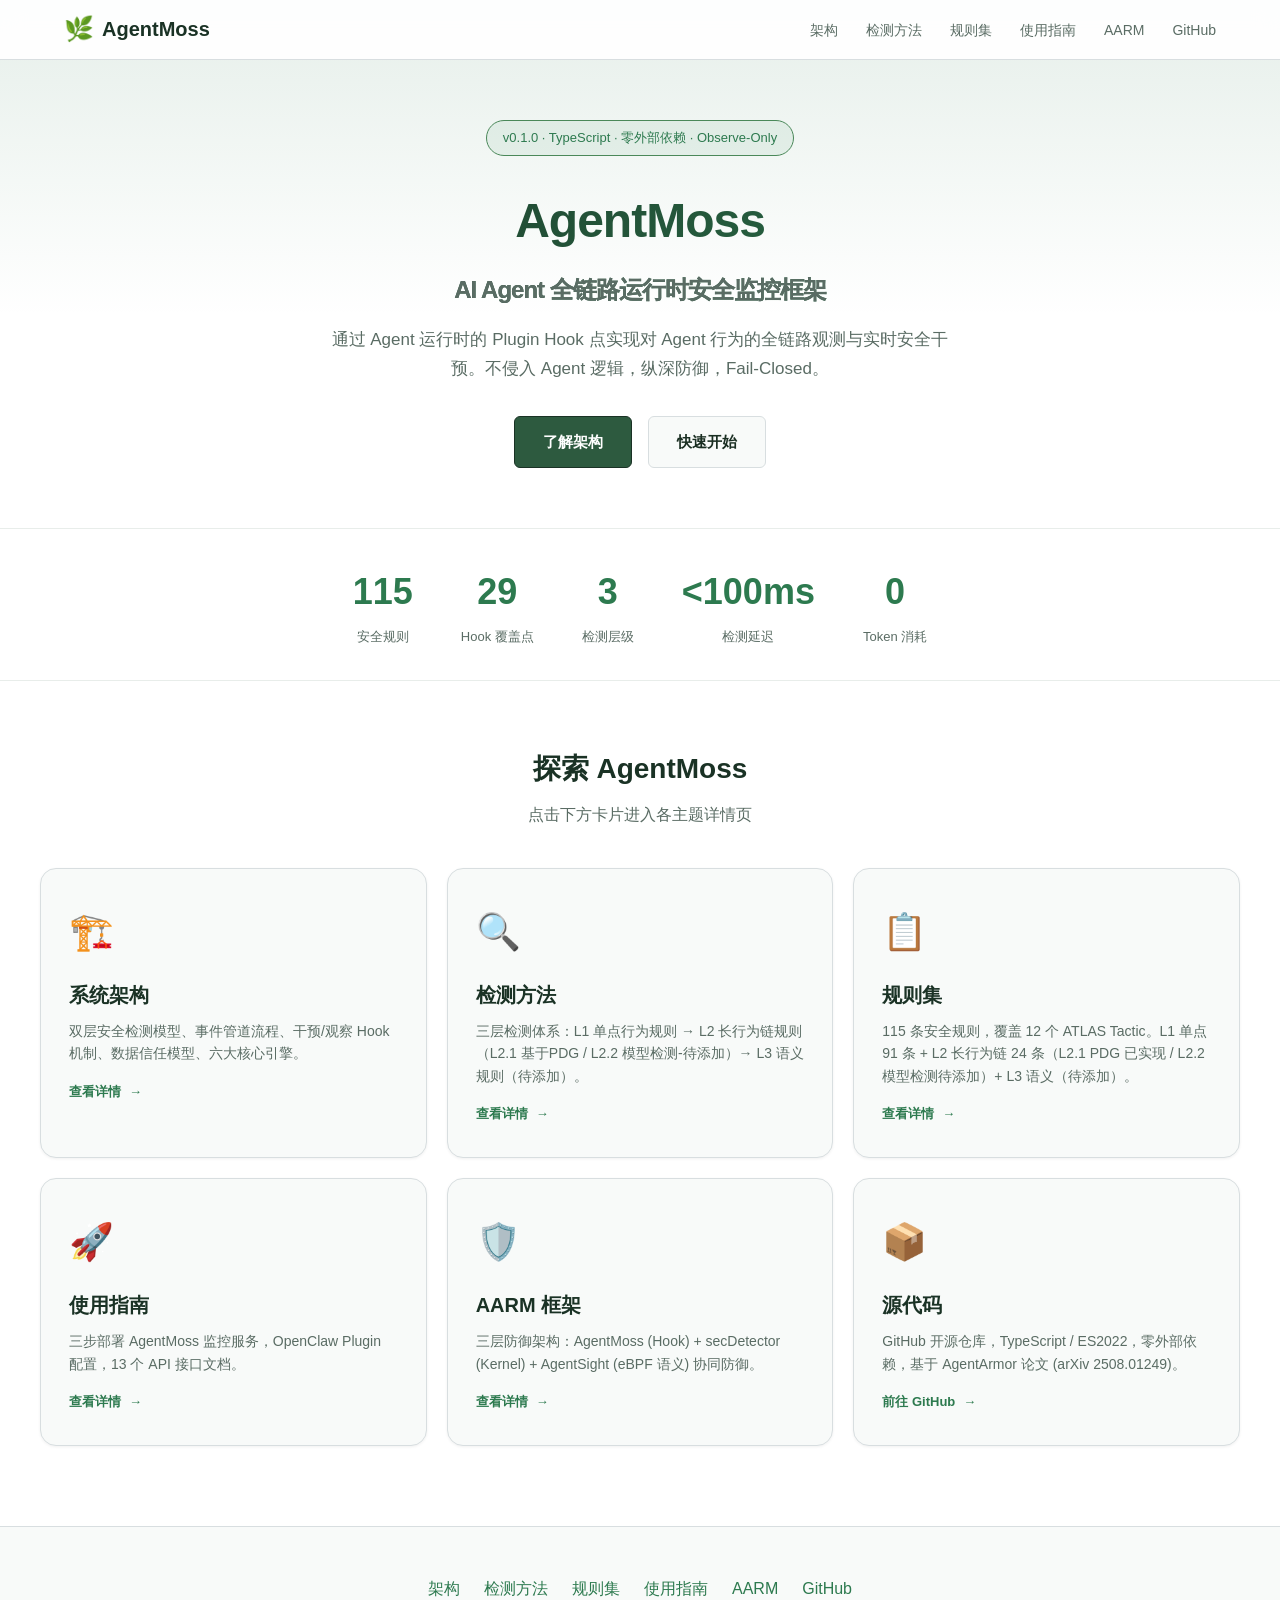
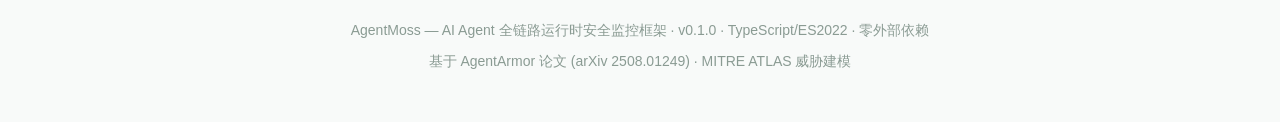
==== commit 5552a7a4: "Redesign: light theme, multi-page layout with sidebar, new 3-layer rule system - Switch from dark to" ====
--- a/index.html
+++ b/index.html
@@ -4,7 +4,7 @@
   <meta charset="UTF-8">
   <meta name="viewport" content="width=device-width, initial-scale=1.0">
   <title>AgentMoss — AI Agent 全链路运行时安全监控框架</title>
-  <meta name="description" content="AgentMoss 是面向 AI Agent 运行时的侧信道安全监控框架，通过 Hook 插桩实现全链路行为观测与实时安全干预。">
+  <meta name="description" content="AgentMoss 是面向 AI Agent 运行时的侧信道安全监控框架，三层检测体系：L1 单点行为规则 + L2 长行为链规则（PDG）+ L3 语义规则。">
   <link rel="stylesheet" href="css/style.css">
   <link rel="icon" href="data:image/svg+xml,<svg xmlns='http://www.w3.org/2000/svg' viewBox='0 0 100 100'><text y='.9em' font-size='90'>🌿</text></svg>">
 </head>
@@ -13,14 +13,14 @@
 <!-- Navbar -->
 <nav class="navbar">
   <div class="navbar-container">
-    <a href="#" class="navbar-logo"><span class="moss-icon">🌿</span> AgentMoss</a>
+    <a href="index.html" class="navbar-logo"><span class="moss-icon">🌿</span> AgentMoss</a>
     <button class="navbar-mobile-toggle">☰</button>
     <ul class="navbar-menu">
-      <li><a href="#overview" class="active">概览</a></li>
-      <li><a href="#architecture">架构</a></li>
-      <li><a href="#detection">检测方法</a></li>
-      <li><a href="#rules">规则集</a></li>
-      <li><a href="#usage">使用指南</a></li>
+      <li><a href="architecture.html">架构</a></li>
+      <li><a href="detection.html">检测方法</a></li>
+      <li><a href="rules.html">规则集</a></li>
+      <li><a href="usage.html">使用指南</a></li>
+      <li><a href="aarm.html">AARM</a></li>
       <li><a href="https://github.com/Agent-Moss" target="_blank">GitHub</a></li>
     </ul>
   </div>
@@ -32,609 +32,62 @@
   <h1>AgentMoss<span class="sub">AI Agent 全链路运行时安全监控框架</span></h1>
   <p>通过 Agent 运行时的 Plugin Hook 点实现对 Agent 行为的全链路观测与实时安全干预。不侵入 Agent 逻辑，纵深防御，Fail-Closed。</p>
   <div class="hero-actions">
-    <a href="#architecture" class="btn-primary">了解架构</a>
-    <a href="#usage" class="btn-secondary">快速开始</a>
+    <a href="architecture.html" class="btn-primary">了解架构</a>
+    <a href="usage.html" class="btn-secondary">快速开始</a>
   </div>
 </section>
 
 <!-- Stats -->
 <div class="stats-bar">
-  <div class="stat-item"><div class="stat-value">121</div><div class="stat-label">安全规则总数</div></div>
+  <div class="stat-item"><div class="stat-value">115</div><div class="stat-label">安全规则</div></div>
   <div class="stat-item"><div class="stat-value">29</div><div class="stat-label">Hook 覆盖点</div></div>
-  <div class="stat-item"><div class="stat-value">5</div><div class="stat-label">检测层级</div></div>
-  <div class="stat-item"><div class="stat-value">&lt;100ms</div><div class="stat-label">单次检测延迟</div></div>
+  <div class="stat-item"><div class="stat-value">3</div><div class="stat-label">检测层级</div></div>
+  <div class="stat-item"><div class="stat-value">&lt;100ms</div><div class="stat-label">检测延迟</div></div>
   <div class="stat-item"><div class="stat-value">0</div><div class="stat-label">Token 消耗</div></div>
 </div>
 
-<!-- Overview -->
-<section class="section" id="overview">
-  <div class="section-inner">
-    <div class="section-tag">概览</div>
-    <h2 class="section-title">为什么需要 AgentMoss</h2>
-    <p class="section-desc">AI Agent 拥有执行 shell 命令、读写文件、发送网络请求等高权限能力。一旦被 Prompt 注入攻击，Agent 可能被诱导执行破坏性操作或泄露敏感数据。AgentMoss 在 Agent 运行时旁边架设监控，不侵入 Agent 逻辑，实时检测并阻断危险行为。</p>
-
-    <div class="cards-grid">
-      <div class="card">
-        <span class="card-icon">🛡️</span>
-        <h3>不侵入 Agent 逻辑</h3>
-        <p>纯观测式插桩（side-channel），通过 Agent 运行时提供的 Plugin Hook 点采集事件，Agent 核心执行路径零修改。</p>
-      </div>
-      <div class="card">
-        <span class="card-icon">🔒</span>
-        <h3>Fail-Closed</h3>
-        <p>监控服务不可用时自动阻断危险操作，避免安全系统失效后静默放行。确保安全监控的可靠性。</p>
-      </div>
-      <div class="card">
-        <span class="card-icon">🏗️</span>
-        <h3>纵深防御</h3>
-        <p>L1 单点检测 + L2 行为链 + L3 PDG 数据流 + L4 全局关联，四层检测互补，覆盖从单条命令到跨会话攻击链。</p>
-      </div>
-      <div class="card">
-        <span class="card-icon">⚡</span>
-        <h3>实时干预</h3>
-        <p>第一类检测零时延（单事件即时判断 &lt;100ms），第二类检测异步分析。PDG 桥接两层，实现异步分析结果同步阻断。</p>
-      </div>
-      <div class="card">
-        <span class="card-icon">📊</span>
-        <h3>全链路可观测</h3>
-        <p>SSE 实时推送、Web Dashboard 行为树可视化、证据链追溯、Token 用量统计。每个安全决策附带完整证据路径。</p>
-      </div>
-      <div class="card">
-        <span class="card-icon">🔧</span>
-        <h3>多运行时适配</h3>
-        <p>当前适配 OpenClaw 运行时，通过 Adapter 机制支持 Hermes、JiuWenClaw 等其他 Agent 运行时。</p>
-      </div>
-    </div>
-  </div>
-</section>
-
-<!-- Architecture -->
-<section class="section" id="architecture">
-  <div class="section-inner">
-    <div class="section-tag">系统架构</div>
-    <h2 class="section-title">双层安全检测模型</h2>
-    <p class="section-desc">AgentMoss 采用双层安全检测模型，第一类快速单点检测零时延覆盖已知威胁模式，第二类全链路行为分析捕获组合安全威胁。</p>
-
-    <div class="arch-diagram">┌─────────────────────────────────────────────────────────────────┐
-│                     AI Agent 运行时 (OpenClaw)                   │
-│  ┌──────────┐  ┌──────────┐  ┌──────────┐  ┌──────────────┐   │
-│  │ 用户会话  │  │ LLM 调用  │  │ 工具执行  │  │ 消息流/子Agent│   │
-│  └────┬─────┘  └────┬─────┘  └────┬─────┘  └──────┬───────┘   │
-│       └──────┬──────┴──────┬──────┘────────────────┘            │
-│         Plugin Hook Points (29 个 Hook)                         │
-└──────────────┼─────────────┼────────────────────────────────────┘
-               │             │
-     ┌─────────▼─────────────▼─────────┐
-     │    OpenClaw Plugin (index.ts)    │
-     │  ┌───────────┐ ┌──────────────┐  │
-     │  │ 干预 Hook  │ │ 观察 Hook    │  │
-     │  │ 8个同步    │ │ 12个异步     │  │
-     │  │ 检查+阻断  │ │ 事件转发     │  │
-     │  └─────┬─────┘ └──────┬───────┘  │
-     └────────┼──────────────┼──────────┘
-              │              │
-    ┌─────────▼──────────────▼──────────────────────────────────┐
-    │              AgentMoss Service (:19876)                 │
-    │                                                        │
-    │  ┌──────────────┐  ┌──────────────────────────────────┐ │
-    │  │  HTTP Router  │  │  Event Ingest Pipeline           │ │
-    │  │  POST /api    │  │  防御过滤 → 标准化+存储           │ │
-    │  │  /hook/check  │  └──────────────────────────────────┘ │
-    │  │  /tool-call/  │  ┌──────────────────────────────────┐ │
-    │  │  /check       │  │  Security Engine (安全引擎)       │ │
-    │  └──────────────┘  │  L1: 快速单点检测 (91条规则)       │ │
-    │                    │  L2: 行为链检测 (7条攻击链)        │ │
-    │                    │  L3: 安全 PDG (16条违规规则)       │ │
-    │                    │  L4: 全局关联 (跨会话攻击链)       │ │
-    │                    └──────────────────────────────────┘ │
-    │  ┌─────────────────────────────────────────────────────┐ │
-    │  │  Storage: Memory / SQLite+JSONL / Run Summaries     │ │
-    │  └─────────────────────────────────────────────────────┘ │
-    └──────────────────────────┬────────────────────────────────┘
-                               │ SSE
-                    ┌──────────▼──────────┐
-                    │    Web Dashboard     │
-                    └─────────────────────┘</div>
-
-    <div class="callout">
-      <div class="callout-title">关键洞察：组合威胁</div>
-      <p>有些行为单独看是安全的，但组合起来构成威胁。行为 A: 读取 .env 文件 → L1 检测: allow ✅；行为 B: POST 到外部 URL → L1 检测: allow ✅；A;B 组合: 凭证外泄 → L3 PDG 检测: BLOCK 🚨</p>
-    </div>
-
-    <h3 style="margin-top: 40px;">事件管道流程</h3>
-    <div class="cards-grid" style="margin-top: 24px;">
-      <div class="card">
-        <span class="layer-badge layer-l1">L1 同步</span>
-        <h3 style="margin-top: 12px;">干预 Hook（同步检查+阻断）</h3>
-        <p>before_tool_call 等干预类 Hook 同步执行，第一类正则规则 + 第二类 PDG 评估，返回 block / allow / requireApproval。</p>
-        <ul>
-          <li>before_tool_call → 工具调用策略检查</li>
-          <li>message_sending → 凭证泄露检测</li>
-          <li>tool_result_persist → 扩展密钥+注入检测</li>
-          <li>subagent_spawning → 凭证外发检测</li>
-          <li>before_install → 安装安全扫描</li>
-        </ul>
-      </div>
-      <div class="card">
-        <span class="layer-badge layer-l2">L2 异步</span>
-        <h3 style="margin-top: 12px;">观察 Hook（异步事件记录）</h3>
-        <p>观察类 Hook 异步采集事件，进行事件标准化、存储写入、行为图/PDG 增量更新、全局关联分析、SSE 广播。</p>
-        <ul>
-          <li>llm_input / llm_output → 模型输入输出</li>
-          <li>after_tool_call → 工具结果观察</li>
-          <li>session_start/end → 会话生命周期</li>
-          <li>message_received/sent → 消息流</li>
-        </ul>
-      </div>
-    </div>
-
-    <h3 style="margin-top: 40px;">数据信任模型</h3>
-    <p style="color: var(--text-secondary); margin-bottom: 16px;">AgentMoss 为每个事件标注来源信任级别（SourceTrust），用于安全 PDG 的完整性评估：</p>
-    <div class="table-wrapper">
-      <table>
-        <thead><tr><th>信任级别</th><th>来源</th><th>完整性评估</th></tr></thead>
-        <tbody>
-          <tr><td><code>system</code></td><td>Agent 运行时自身</td><td>高 — 系统生成，可信</td></tr>
-          <tr><td><code>user</code></td><td>用户直接输入</td><td>高 — 来自信任通道</td></tr>
-          <tr><td><code>llm</code></td><td>大模型输出</td><td>中 — 可能被 Prompt 注入篡改</td></tr>
-          <tr><td><code>tool</code></td><td>工具执行结果</td><td>低 — 外部系统输出，不可信</td></tr>
-          <tr><td><code>external</code></td><td>外部内容/网络</td><td>低 — 不可控来源</td></tr>
-        </tbody>
-      </table>
-    </div>
-  </div>
-</section>
-
-<!-- Core Components -->
-<section class="section" id="components">
-  <div class="section-inner">
-    <div class="section-tag">核心组件</div>
-    <h2 class="section-title">五大核心引擎</h2>
-    <p class="section-desc">从事件摄入到安全决策，五大引擎协同工作，构建完整的 Agent 行为安全监控链路。</p>
-
-    <div class="cards-grid">
-      <div class="card">
-        <span class="card-icon">📡</span>
-        <h3>Event Ingest Pipeline</h3>
-        <p>事件摄入管道，负责接收 Hook 转发的事件。防御过滤（丢弃 assistant 流噪声，事件量减少 ~90%），事件标准化（normalizeEvent），存储写入。</p>
-        <p style="margin-top: 8px;"><strong>源文件：</strong> <code>src/ingest/</code></p>
-      </div>
-      <div class="card">
-        <span class="card-icon">🔍</span>
-        <h3>Policy Engine</h3>
-        <p>策略引擎，L1 单点检测核心。91 条正则规则（rules.ts 80 条 + hooks.ts 11 条），覆盖 12 个 ATLAS Tactic。零时延同步返回 block/approval 决策。</p>
-        <p style="margin-top: 8px;"><strong>源文件：</strong> <code>src/policy/rules.ts</code> · <code>hooks.ts</code> · <code>behavior-chain.ts</code></p>
-      </div>
-      <div class="card">
-        <span class="card-icon">🧬</span>
-        <h3>Security PDG</h3>
-        <p>安全程序依赖图，L3 数据流检测核心。基于 AgentArmor 论文实现 PDG 图构建 + 安全标签格传播 + 16 条违规检测规则。9 种细粒度节点类型。</p>
-        <p style="margin-top: 8px;"><strong>源文件：</strong> <code>src/security/pdg.ts</code> (1090行) · <code>registry.ts</code> (359行)</p>
-      </div>
-      <div class="card">
-        <span class="card-icon">🔗</span>
-        <h3>Graph & Correlation</h3>
-        <p>行为图构建 + 证据链追溯 + 全局关联分析。CFG 控制流可视化，跨会话攻击链检测（recon→sensitive_read→staging→egress）。</p>
-        <p style="margin-top: 8px;"><strong>源文件：</strong> <code>src/graph/</code> · <code>src/correlation/</code></p>
-      </div>
-      <div class="card">
-        <span class="card-icon">🖥️</span>
-        <h3>Web Dashboard</h3>
-        <p>SSE 实时推送 + 三栏布局仪表盘。6 个视图：全链路行为、单点检查、工具监控、Skill 监控、Token 分析、风险事件。</p>
-        <p style="margin-top: 8px;"><strong>源文件：</strong> <code>src/ui/</code></p>
-      </div>
-      <div class="card">
-        <span class="card-icon">💾</span>
-        <h3>Storage Layer</h3>
-        <p>存储层支持 Memory（开发调试）和 SQLite+JSONL（生产部署）。运行标题智能推导，避免默认"新建会话"。</p>
-        <p style="margin-top: 8px;"><strong>源文件：</strong> <code>src/store/</code></p>
-      </div>
-    </div>
-  </div>
-</section>
-
-<!-- Detection Methods -->
-<section class="section" id="detection">
-  <div class="section-inner">
-    <div class="section-tag">检测方法</div>
-    <h2 class="section-title">五层混合检测体系</h2>
-    <p class="section-desc">从单条命令的模式匹配到跨会话攻击链的关联分析，五层检测互补覆盖，逐层提升绕过难度。</p>
-
-    <div class="table-wrapper">
-      <table>
-        <thead><tr><th>层级</th><th>方法</th><th>说明</th><th>绕过难度</th></tr></thead>
-        <tbody>
-          <tr><td><span class="layer-badge layer-l1">L1</span></td><td>模式匹配 (Pattern Match)</td><td>基于正则的单步静态检测，fast-path 初筛</td><td>低</td></tr>
-          <tr><td><span class="layer-badge layer-l2">L2</span></td><td>行为链检测 (Behavior Chain)</td><td>跨步骤时序序列分析（download→execute, download→persist）</td><td>中</td></tr>
-          <tr><td><span class="layer-badge layer-l3">L3</span></td><td>PDG 数据流 (Data Flow)</td><td>基于污点传播的高敏感数据流向追踪，正则打标签→图论标签传播→拓扑违规判定</td><td>较高</td></tr>
-          <tr><td><span class="layer-badge layer-l4">L4</span></td><td>全局关联 (Cross-Run)</td><td>跨 runId/session 多会话攻击链分析</td><td>高</td></tr>
-          <tr><td><span class="layer-badge" style="background: rgba(63,185,80,0.15); color: var(--success);">L5</span></td><td>语义意图 (Semantic)</td><td>LLM 辅助意图解析（规划中）</td><td>最高</td></tr>
-        </tbody>
-      </table>
-    </div>
-
-    <!-- PDG Detection Deep Dive -->
-    <div class="tabs" style="margin-top: 40px;">
-      <button class="tab active" data-tab="0">PDG 三层混合机制</button>
-      <button class="tab" data-tab="1">9 种节点类型</button>
-      <button class="tab" data-tab="2">安全标签系统</button>
-      <button class="tab" data-tab="3">格传播规则</button>
-    </div>
-
-    <div class="tab-panel active">
-      <h3>PDG 检测还是模式匹配吗？</h3>
-      <div class="callout">
-        <div class="callout-title">结论先行</div>
-        <p>不是纯模式匹配，而是"正则打标签 → 图论标签传播 → 拓扑违规判定"的三层混合机制。正则只在第 1 层用于标记节点属性，真正的检测能力来自第 2 层标签传播和第 3 层图拓扑分析。</p>
-      </div>
-      <div class="arch-diagram">第 1 层：正则打标签 (Labeling)                    第 2 层：图论标签传播 (Propagation)
-detectSensitiveKinds() / hasPromptInjection()    joinConfidentiality() = max(a, b)
-→ 给每个 PDG 节点赋予 confidentiality/integrity/   joinIntegrity()       = min(a, b)
-  sensitiveKinds 初始安全标签                       sensitiveKinds        = 并集
-                                                  → 沿数据依赖边传播标签
-
-         第 3 层：拓扑违规判定 (Inspection)
-         inspectSecurityPdg() — 16 条规则
-         → 标签比较 / 边类型检查 / BFS 遍历 /
-           数据源计数 / 兄弟节点对比 → 安全决策</div>
-      <p style="color: var(--text-secondary); margin-top: 16px;">第 3 层使用 6 种拓扑分析方法：标签比较、边类型检查、BFS 遍历、数据源计数、兄弟节点对比、参数内容匹配（仅用于精确化降级误报）。正则在 PDG 中不是"检测引擎"，而是"标签器"——检测决策完全由图拓扑分析完成。</p>
-    </div>
-
-    <div class="tab-panel">
-      <h3>PDG 9 种细粒度节点类型</h3>
-      <p style="color: var(--text-secondary); margin-bottom: 16px;">基于 AgentArmor 论文 (arXiv 2508.01249)，每条事件按类型分解为多个细粒度子节点，实现子事件级数据流追踪。</p>
-      <div class="table-wrapper">
-        <table>
-          <thead><tr><th>节点类型</th><th>简写</th><th>来源事件</th><th>说明</th></tr></thead>
-          <tbody>
-            <tr><td><code>system_prompt</code></td><td>SP</td><td>llm_input (system)</td><td>系统级初始输入</td></tr>
-            <tr><td><code>user_prompt</code></td><td>UP</td><td>llm_input (user)</td><td>用户输入的命令或查询</td></tr>
-            <tr><td><code>llm_response</code></td><td>LLM</td><td>llm_output</td><td>模型输出（文本或工具调用决策）</td></tr>
-            <tr><td><code>llm_thought</code></td><td>TH</td><td>llm_output (reasoning)</td><td>Agent 内部思考</td></tr>
-            <tr><td><code>tool_name</code></td><td>TN</td><td>tool_call 分解</td><td>选择的工具名（如 file.read）</td></tr>
-            <tr><td><code>tool_param</code></td><td>TP</td><td>tool_call 分解</td><td>单个工具参数（文件路径、URL、命令等）</td></tr>
-            <tr><td><code>tool_action</code></td><td>T</td><td>tool_call 分解</td><td>工具执行动作本身</td></tr>
-            <tr><td><code>observation</code></td><td>OBS</td><td>tool_result 分解</td><td>工具返回结果</td></tr>
-            <tr><td><code>data</code></td><td>D</td><td>tool_result 分解</td><td>从 OBS 中提取的敏感数据节点</td></tr>
-          </tbody>
-        </table>
-      </div>
-    </div>
-
-    <div class="tab-panel">
-      <h3>安全标签系统</h3>
-      <p style="color: var(--text-secondary); margin-bottom: 16px;">每个 PDG 节点携带一个 SecurityLabel，包含四个维度的安全属性：</p>
-      <div class="code-block"><span class="type">type</span> <span class="type">SecurityLabel</span> = {
-  <span class="function">confidentiality</span>: <span class="string">"low" | "medium" | "high"</span>;  <span class="comment">// 机密性</span>
-  <span class="function">integrity</span>:       <span class="string">"low" | "medium" | "high"</span>;  <span class="comment">// 完整性</span>
-  <span class="function">sensitiveKinds</span>:   <span class="type">string</span>[];                   <span class="comment">// 敏感类型标签</span>
-  <span class="function">actionClass</span>:      <span class="type">SecurityActionClass</span>;         <span class="comment">// 操作分类</span>
-};</div>
-      <div class="table-wrapper">
-        <table>
-          <thead><tr><th>维度</th><th>取值</th><th>语义</th></tr></thead>
-          <tbody>
-            <tr><td>Confidentiality</td><td>high / medium / low</td><td>检测到 API Token、密码、私钥、.env、PII → high；工具输出 → medium；其他 → low</td></tr>
-            <tr><td>Integrity</td><td>high / medium / low</td><td>system/user → high；llm → medium；tool/external → low（含注入则强制 low）</td></tr>
-            <tr><td>sensitiveKinds</td><td>数组</td><td>api_token, credential, private_key, dotenv_secret, pii_financial, prompt_injection</td></tr>
-            <tr><td>actionClass</td><td>枚举</td><td>read, write, network_egress, message_egress, compute, unknown</td></tr>
-          </tbody>
-        </table>
-      </div>
-    </div>
-
-    <div class="tab-panel">
-      <h3>格传播规则 (Lattice Propagation)</h3>
-      <p style="color: var(--text-secondary); margin-bottom: 16px;">基于安全格理论，沿数据依赖边传播标签。机密性取高（高处流原则），完整性取低（低处流原则）。</p>
-      <div class="callout">
-        <div class="callout-title">机密性取 max（高处流原则）</div>
-        <p>一个节点只要从任何一条路径接收到高机密数据，该节点就应被视为高机密。</p>
-      </div>
-      <div class="callout">
-        <div class="callout-title">完整性取 min（低处流原则）</div>
-        <p>一个节点只要从任何一条路径接收到低完整性数据，该节点就应被视为低完整性——不可信数据"污染"了下游。</p>
-      </div>
-      <div class="code-block"><span class="comment">// 机密性合并：取最高级别</span>
-<span class="function">joinConfidentiality</span>(left, right) = confidentialityRank[left] >= right ? left : right;
-
-<span class="comment">// 完整性合并：取最低级别</span>
-<span class="function">joinIntegrity</span>(left, right) = integrityRank[left] <= right ? left : right;
-
-<span class="comment">// 敏感类型合并：取并集</span>
-sensitiveKinds = unique([...left, ...right]);</div>
-      <p style="color: var(--text-secondary); margin-top: 16px;">传播路径：Parent OBS → Child UP/SP（注入检测关键路径）、Parent OBS/D → Child TP（数据外传检测关键路径）、Parent LLM → Child T（控制流依赖）等。</p>
-    </div>
-  </div>
-</section>
-
-<!-- Rules -->
-<section class="section" id="rules">
-  <div class="section-inner">
-    <div class="section-tag">规则集</div>
-    <h2 class="section-title">121 条安全规则 · 5 层覆盖</h2>
-    <p class="section-desc">基于 MITRE ATLAS + ATT&CK 威胁建模，覆盖 12 个攻击战术类别。</p>
-
-    <div class="stats-bar" style="border: none; padding: 24px 0; margin-bottom: 32px;">
-      <div class="stat-item"><div class="stat-value" style="color: var(--warning);">91</div><div class="stat-label">L1 单点规则</div></div>
-      <div class="stat-item"><div class="stat-value" style="color: var(--info);">7</div><div class="stat-label">L2 行为链</div></div>
-      <div class="stat-item"><div class="stat-value" style="color: #bc6cd4;">16</div><div class="stat-label">L3 PDG 规则</div></div>
-      <div class="stat-item"><div class="stat-value" style="color: var(--text-secondary);">1</div><div class="stat-label">L4 全局关联</div></div>
-    </div>
-
-    <!-- Tabs for rule categories -->
-    <div class="tabs">
-      <button class="tab active" data-tab="0">L1 单点规则 (91条)</button>
-      <button class="tab" data-tab="1">L2 行为链 (7条)</button>
-      <button class="tab" data-tab="2">L3 PDG 规则 (16条)</button>
-      <button class="tab" data-tab="3">动作分布</button>
-    </div>
-
-    <div class="tab-panel active">
-      <h3>L1 单点规则 — 按 ATLAS Tactic 分布</h3>
-      <div class="table-wrapper">
-        <table>
-          <thead><tr><th>ATLAS Tactic</th><th>规则数</th><th>占比</th><th>典型规则</th></tr></thead>
-          <tbody>
-            <tr><td>Defense Evasion (防御规避)</td><td>17</td><td>18.7%</td><td>base64-decode-exec, log-cleanup, setenforce-disable</td></tr>
-            <tr><td>Persistence (持久化)</td><td>14</td><td>15.4%</td><td>crontab-modification, shell-config-persistence, authorized-keys-write</td></tr>
-            <tr><td>Exfiltration (数据外传)</td><td>14</td><td>15.4%</td><td>network-egress-sensitive, encrypted-egress, outbound-secret-leak</td></tr>
-            <tr><td>Destruction / Impact (破坏)</td><td>14</td><td>15.4%</td><td>dangerous-shell-rm-root, fork-bomb, dd-disk-zero</td></tr>
-            <tr><td>Supply Chain / Execution (供应链/执行)</td><td>6</td><td>6.6%</td><td>pipe-downloaded-script, git-clone-execute, reverse-shell</td></tr>
-            <tr><td>Privilege Escalation (提权)</td><td>9</td><td>9.9%</td><td>sudo-privilege-escalation, setuid-setgid, container-privileged</td></tr>
-            <tr><td>Discovery (侦察)</td><td>3</td><td>3.3%</td><td>cloud-metadata-access, port-scan, dns-zone-transfer</td></tr>
-            <tr><td>Prompt Injection (提示注入)</td><td>4</td><td>4.4%</td><td>agent-run-prompt-injection, tool-result-injection-attempt</td></tr>
-            <tr><td>Credential Access (凭证访问)</td><td>4</td><td>4.4%</td><td>private-key-access, dotenv-file-access, password-store-access</td></tr>
-            <tr><td>Lateral Movement (横向移动)</td><td>2</td><td>2.2%</td><td>ssh-remote-connect, ssh-dynamic-tunnel</td></tr>
-            <tr><td>Collection (数据收集)</td><td>2</td><td>2.2%</td><td>archive-sensitive-path, path-traversal</td></tr>
-            <tr><td>Resource Development (资源开发)</td><td>1</td><td>1.1%</td><td>binary-path-write</td></tr>
-          </tbody>
-        </table>
-      </div>
-      <div class="callout" style="margin-top: 16px;">
-        <div class="callout-title">动作分布</div>
-        <p>阻拦 (block): 24 条 (26.4%) · 询问 (approval): 67 条 (73.6%)。有误报风险的 44 条规则已从 block 降级为 approval，仅保留 16 条极高置信度规则为 block。</p>
-      </div>
-    </div>
-
-    <div class="tab-panel">
-      <h3>L2 行为链检测 — 7 条预定义攻击链</h3>
-      <div class="table-wrapper">
-        <table>
-          <thead><tr><th>#</th><th>规则 ID</th><th>阶段序列</th><th>时间窗口</th><th>ATLAS Tactic</th></tr></thead>
-          <tbody>
-            <tr><td>1</td><td><code>bfChain-download-execute</code></td><td>download → execute</td><td>5min</td><td>Execution</td></tr>
-            <tr><td>2</td><td><code>bfChain-download-persist</code></td><td>download → persist</td><td>10min</td><td>Persistence</td></tr>
-            <tr><td>3</td><td><code>bfChain-download-privesc-exec</code></td><td>download → privilege_escalation → execute</td><td>5min</td><td>Privilege Esc. + Execution</td></tr>
-            <tr><td>4</td><td><code>bfChain-collect-exfiltrate</code></td><td>sensitive_read → archive → egress</td><td>10min</td><td>Exfiltration</td></tr>
-            <tr><td>5</td><td><code>bfChain-disable-security-impact</code></td><td>disable_security → execute</td><td>5min</td><td>Defense Evasion + Impact</td></tr>
-            <tr><td>6</td><td><code>bfChain-credential-theft</code></td><td>sensitive_read → egress</td><td>5min</td><td>Credential Access + Exfiltration</td></tr>
-            <tr><td>7</td><td><code>bfChain-git-build-exec</code></td><td>download → execute</td><td>10min</td><td>Execution</td></tr>
-          </tbody>
-        </table>
-      </div>
-    </div>
-
-    <div class="tab-panel">
-      <h3>L3 PDG 安全检测规则 — 16 条</h3>
-      <div class="table-wrapper">
-        <table>
-          <thead><tr><th>#</th><th>规则 ID</th><th>动作</th><th>检测逻辑</th></tr></thead>
-          <tbody>
-            <tr><td>1</td><td><code>high-confidentiality-public-egress</code></td><td><span class="badge badge-block">block</span></td><td>高机密数据流向网络/消息出口</td></tr>
-            <tr><td>2</td><td><code>low-integrity-controls-side-effect</code></td><td><span class="badge badge-block">block</span></td><td>低可信来源控制外传操作</td></tr>
-            <tr><td>3</td><td><code>high-confidentiality-write-to-public-path</code></td><td><span class="badge badge-observe">observe</span></td><td>高机密数据写入文件（暂存监控）</td></tr>
-            <tr><td>4</td><td><code>low-integrity-controls-write-operation</code></td><td><span class="badge badge-observe">observe</span></td><td>低可信来源控制文件写入</td></tr>
-            <tr><td>5</td><td><code>low-integrity-controls-command-exec</code></td><td><span class="badge badge-block">block</span></td><td>低可信来源控制 shell 命令</td></tr>
-            <tr><td>6</td><td><code>sensitive-data-staging-before-egress</code></td><td><span class="badge badge-block">block</span></td><td>外传前有 write/compute 暂存 + 敏感数据源</td></tr>
-            <tr><td>7</td><td><code>tool-result-injection-to-command</code></td><td><span class="badge badge-block">block</span></td><td>工具返回含注入 → 流向命令执行</td></tr>
-            <tr><td>8</td><td><code>unauthorized-indirect-execution</code></td><td><span class="badge badge-block">block</span></td><td>Transfer Execution 模式检测</td></tr>
-            <tr><td>9</td><td><code>observation-to-tool-name-flow</code></td><td><span class="badge badge-block">block</span></td><td>工具结果影响"调用哪个工具"</td></tr>
-            <tr><td>10</td><td><code>observation-to-tool-param-flow</code></td><td><span class="badge badge-block">block</span></td><td>工具结果影响"工具参数值"</td></tr>
-            <tr><td>11</td><td><code>sensitive-data-in-egress-param</code></td><td><span class="badge badge-block">block</span></td><td>外传参数含敏感数据</td></tr>
-            <tr><td>12</td><td><code>sensitive-data-aggregation</code></td><td><span class="badge badge-block">block</span></td><td>多源敏感数据汇聚外传</td></tr>
-            <tr><td>13</td><td><code>tool-name-spoofing</code></td><td><span class="badge badge-observe">observe</span></td><td>模型声称工具名 ≠ 实际调用工具名</td></tr>
-            <tr><td>14</td><td><code>observation-derived-shell-command</code></td><td><span class="badge badge-block">block</span></td><td>工具结果作为 shell 命令执行</td></tr>
-            <tr><td>15</td><td><code>prompt-injection-controls-egress</code></td><td><span class="badge badge-block">block</span></td><td>BFS 上游 4 跳内有注入标签</td></tr>
-            <tr><td>16</td><td><code>injection-source-data-exfiltration</code></td><td><span class="badge badge-block">block</span></td><td>注入导致敏感数据泄露</td></tr>
-          </tbody>
-        </table>
-      </div>
-      <div class="callout" style="margin-top: 16px;">
-        <div class="callout-title">动作分布</div>
-        <p>始终 block: 9 条 (Rules 1, 5, 6, 7, 8, 11, 12, 14, 16) · 条件 block/observe: 4 条 (Rules 2, 9, 10, 15) · 始终 observe: 3 条 (Rules 3, 4, 13)</p>
-      </div>
-    </div>
-
-    <div class="tab-panel">
-      <h3>动作分布统计</h3>
-      <div class="table-wrapper">
-        <table>
-          <thead><tr><th>动作</th><th>L1 单点</th><th>L2 行为链</th><th>L3 PDG</th><th>L4 全局</th><th>合计</th></tr></thead>
-          <tbody>
-            <tr><td><span class="badge badge-block">block</span></td><td>24</td><td>—</td><td>9</td><td>—</td><td>33</td></tr>
-            <tr><td><span class="badge badge-approval">approval</span></td><td>67</td><td>—</td><td>0</td><td>—</td><td>67</td></tr>
-            <tr><td><span class="badge badge-observe">observe</span></td><td>—</td><td>7</td><td>3</td><td>1</td><td>11</td></tr>
-            <tr><td><strong>合计</strong></td><td>91</td><td>7</td><td>16</td><td>1</td><td><strong>121</strong></td></tr>
-          </tbody>
-        </table>
-      </div>
-    </div>
-
-    <!-- Property Registry -->
-    <h3 style="margin-top: 48px;">属性注册表 (Property Registry)</h3>
-    <p style="color: var(--text-secondary); margin-bottom: 16px;">为不在运行时轨迹中的工具元数据提供补充信息，包含工具注册表（61 个工具条目）和数据注册表（10 个数据类型）。</p>
-    <div class="cards-grid">
-      <div class="card">
-        <h3>Tool Registry (61 条目)</h3>
-        <p>5 个分组：通用工具 (20)、Banking 套件 (11)、Workspace 套件 (14)、Slack 套件 (8)、Travel 套件 (8)。每个条目包含数据流向、副作用、安全默认值。</p>
-        <ul>
-          <li><code>file.read</code> — read, conf=medium, integ=low</li>
-          <li><code>shell.run</code> — compute, reqHighIntegrity ✅</li>
-          <li><code>curl</code> — network_egress, integ=high</li>
-          <li><code>send_email</code> — message_egress, reqHighIntegrity ✅</li>
-        </ul>
-      </div>
-      <div class="card">
-        <h3>Data Registry (10 类型)</h3>
-        <p>为数据节点分配类型和默认安全标签。</p>
-        <ul>
-          <li><code>file_content</code> — conf=medium, integ=low</li>
-          <li><code>stdout</code> — conf=low, integ=low</li>
-          <li><code>credential</code> — conf=high, sensitiveByDefault ✅</li>
-          <li><code>config</code> — conf=high, integ=medium</li>
-        </ul>
-      </div>
-    </div>
-  </div>
-</section>
-
-<!-- Usage -->
-<section class="section" id="usage">
-  <div class="section-inner">
-    <div class="section-tag">使用指南</div>
-    <h2 class="section-title">快速开始</h2>
-    <p class="section-desc">三步部署 AgentMoss 监控服务，接入 OpenClaw Agent 运行时。</p>
-
-    <div class="tabs">
-      <button class="tab active" data-tab="0">安装启动</button>
-      <button class="tab" data-tab="1">配置</button>
-      <button class="tab" data-tab="2">API 接口</button>
-    </div>
-
-    <div class="tab-panel active">
-      <h3>启动 AgentMoss 服务</h3>
-      <div class="code-block"><span class="comment"># 克隆项目</span>
-git clone https://github.com/Agent-Moss/agentmoss.git
-<span class="keyword">cd</span> agentmoss/agentmoss-demo
-
-<span class="comment"># 安装依赖</span>
-pnpm install
-
-<span class="comment"># 启动监控服务</span>
-pnpm dev
-
-<span class="comment"># 服务启动在 http://127.0.0.1:19876</span>
-<span class="comment"># 打开浏览器访问 http://127.0.0.1:19876 查看 Dashboard</span></div>
-
-      <h3 style="margin-top: 24px;">运行测试</h3>
-      <div class="code-block">pnpm test        <span class="comment"># 运行所有测试 (26 个测试文件)</span>
-pnpm typecheck   <span class="comment"># TypeScript 类型检查</span></div>
-
-      <h3 style="margin-top: 24px;">环境变量</h3>
-      <div class="table-wrapper">
-        <table>
-          <thead><tr><th>变量</th><th>默认值</th><th>说明</th></tr></thead>
-          <tbody>
-            <tr><td><code>AGENTMOSS_HOST</code></td><td>127.0.0.1</td><td>监听地址</td></tr>
-            <tr><td><code>AGENTMOSS_PORT</code></td><td>19876</td><td>监听端口</td></tr>
-          </tbody>
-        </table>
-      </div>
-    </div>
-
-    <div class="tab-panel">
-      <h3>OpenClaw Plugin 配置</h3>
-      <div class="table-wrapper">
-        <table>
-          <thead><tr><th>配置项</th><th>默认值</th><th>说明</th></tr></thead>
-          <tbody>
-            <tr><td><code>enabled</code></td><td>true</td><td>启用监控</td></tr>
-            <tr><td><code>monitorUrl</code></td><td>http://127.0.0.1:19876</td><td>AgentMoss 服务地址</td></tr>
-            <tr><td><code>timeoutMs</code></td><td>80</td><td>干预检查超时（ms）</td></tr>
-            <tr><td><code>failClosedOnError</code></td><td>true</td><td>故障时阻断（推荐开启）</td></tr>
-            <tr><td><code>observeHooks</code></td><td>true</td><td>采集观察类事件</td></tr>
-            <tr><td><code>auditOnly</code></td><td>false</td><td>仅审计模式（不阻断）</td></tr>
-          </tbody>
-        </table>
-      </div>
-      <div class="callout" style="margin-top: 16px;">
-        <div class="callout-title">Fail-Closed 模式</div>
-        <p>当 <code>failClosedOnError=true</code> 时，如果 AgentMoss 服务不可用，所有干预类 Hook 将返回 block 决策，确保安全监控失效时不会静默放行危险操作。</p>
-      </div>
-    </div>
-
-    <div class="tab-panel">
-      <h3>API 接口</h3>
-      <div class="table-wrapper">
-        <table>
-          <thead><tr><th>方法</th><th>路径</th><th>说明</th></tr></thead>
-          <tbody>
-            <tr><td>GET</td><td><code>/</code></td><td>主监控仪表盘</td></tr>
-            <tr><td>GET</td><td><code>/api/health</code></td><td>健康检查</td></tr>
-            <tr><td>POST</td><td><code>/api/events</code></td><td>事件摄入</td></tr>
-            <tr><td>GET</td><td><code>/api/events</code></td><td>事件列表（支持 runId 过滤）</td></tr>
-            <tr><td>GET</td><td><code>/api/events/stream</code></td><td>SSE 实时事件流</td></tr>
-            <tr><td>POST</td><td><code>/api/tool-call/check</code></td><td>工具调用策略检查</td></tr>
-            <tr><td>POST</td><td><code>/api/hook/check</code></td><td>干预 Hook 检查</td></tr>
-            <tr><td>GET</td><td><code>/api/runs</code></td><td>运行会话列表</td></tr>
-            <tr><td>GET</td><td><code>/api/runs/:runId/graph</code></td><td>行为图</td></tr>
-            <tr><td>GET</td><td><code>/api/runs/:runId/security-pdg</code></td><td>安全 PDG</td></tr>
-            <tr><td>GET</td><td><code>/api/runs/:runId/evidence?eventId=</code></td><td>证据链</td></tr>
-            <tr><td>GET</td><td><code>/api/global/findings</code></td><td>跨会话攻击链</td></tr>
-            <tr><td>GET</td><td><code>/api/token-usage</code></td><td>Token 消耗报告</td></tr>
-          </tbody>
-        </table>
-      </div>
-    </div>
-  </div>
-</section>
-
-<!-- AARM Framework -->
-<section class="section" id="aarm">
-  <div class="section-inner">
-    <div class="section-tag">AARM 框架</div>
-    <h2 class="section-title">三层防御架构</h2>
-    <p class="section-desc">AgentMoss 是 AARM (Agent Armor Runtime Monitor) 框架的 TypeScript 独立版本，与 Python 版本和 Kernel 层检测系统共同构成完整的三层防御架构。</p>
-
-    <div class="table-wrapper">
-      <table>
-        <thead><tr><th>防御层</th><th>组件</th><th>检测粒度</th><th>关键能力</th></tr></thead>
-        <tbody>
-          <tr>
-            <td><span class="layer-badge layer-l1">L1 Hook</span></td>
-            <td><strong>AgentMoss</strong> (TypeScript)</td>
-            <td>命令行字符串</td>
-            <td>rm -rf / ✅、PDG 数据流 ✅、bash script.sh ❌</td>
-          </tr>
-          <tr>
-            <td><span class="layer-badge layer-l2">L2 Kernel</span></td>
-            <td>secDetector (openEuler)</td>
-            <td>syscall execve/unlink</td>
-            <td>穿透脚本 ✅、实时阻断 ✅、不理解意图</td>
-          </tr>
-          <tr>
-            <td><span class="layer-badge" style="background: rgba(63,185,80,0.15); color: var(--success);">L2.5 语义</span></td>
-            <td>AgentSight (eBPF)</td>
-            <td>TLS意图+syscall行为</td>
-            <td>因果关联 ✅、语义理解 ✅、不阻断</td>
-          </tr>
-          <tr>
-            <td><span class="layer-badge layer-l3">L3 关联</span></td>
-            <td>AARM 关联引擎</td>
-            <td>parentEventIds</td>
-            <td>Hook+Kernel+语义 → 完整证据链</td>
-          </tr>
-        </tbody>
-      </table>
-    </div>
-
-    <div class="cards-grid" style="margin-top: 32px;">
-      <div class="card">
-        <h3>AgentMoss (TS)</h3>
-        <p>AARM 框架 TypeScript 独立版本，~6800 行代码。Hook 监控方案，不依赖特定 Agent 框架。AgentArmor 论文方法已部分实现。</p>
-      </div>
-      <div class="card">
-        <h3>AgentMoss (Python)</h3>
-        <p>AARM 框架 JiuwenSwarm 旁路扩展版本，3520 行 Python。双模式接入：Extension Hook 回调 + DeepAgent Rail 旁路 patch。</p>
-      </div>
-      <div class="card">
-        <h3>secDetector</h3>
-        <p>openEuler 内构入侵检测系统。内核级 syscall 监控，穿透脚本黑箱，检测 bash script.sh 内含 rm 等间接调用。但不理解 LLM 意图。</p>
-      </div>
-      <div class="card">
-        <h3>AgentSight</h3>
-        <p>UC Santa Cruz eBPF 可观测性框架。弥合语义鸿沟——理解 Agent 意图与行为间的因果关系。仅监控不阻断。&lt;3% CPU 开销。</p>
-      </div>
+<!-- Category Cards -->
+<section class="category-section">
+  <div class="category-section-inner">
+    <h2 class="category-section-title">探索 AgentMoss</h2>
+    <p class="category-section-desc">点击下方卡片进入各主题详情页</p>
+    <div class="category-grid">
+      <a href="architecture.html" class="category-card">
+        <span class="category-card-icon">🏗️</span>
+        <h3>系统架构</h3>
+        <p>双层安全检测模型、事件管道流程、干预/观察 Hook 机制、数据信任模型、六大核心引擎。</p>
+        <div class="card-meta">查看详情 <span class="card-arrow">→</span></div>
+      </a>
+      <a href="detection.html" class="category-card">
+        <span class="category-card-icon">🔍</span>
+        <h3>检测方法</h3>
+        <p>三层检测体系：L1 单点行为规则 → L2 长行为链规则（L2.1 基于PDG / L2.2 模型检测-待添加）→ L3 语义规则（待添加）。</p>
+        <div class="card-meta">查看详情 <span class="card-arrow">→</span></div>
+      </a>
+      <a href="rules.html" class="category-card">
+        <span class="category-card-icon">📋</span>
+        <h3>规则集</h3>
+        <p>115 条安全规则，覆盖 12 个 ATLAS Tactic。L1 单点 91 条 + L2 长行为链 24 条（L2.1 PDG 已实现 / L2.2 模型检测待添加）+ L3 语义（待添加）。</p>
+        <div class="card-meta">查看详情 <span class="card-arrow">→</span></div>
+      </a>
+      <a href="usage.html" class="category-card">
+        <span class="category-card-icon">🚀</span>
+        <h3>使用指南</h3>
+        <p>三步部署 AgentMoss 监控服务，OpenClaw Plugin 配置，13 个 API 接口文档。</p>
+        <div class="card-meta">查看详情 <span class="card-arrow">→</span></div>
+      </a>
+      <a href="aarm.html" class="category-card">
+        <span class="category-card-icon">🛡️</span>
+        <h3>AARM 框架</h3>
+        <p>三层防御架构：AgentMoss (Hook) + secDetector (Kernel) + AgentSight (eBPF 语义) 协同防御。</p>
+        <div class="card-meta">查看详情 <span class="card-arrow">→</span></div>
+      </a>
+      <a href="https://github.com/Agent-Moss" target="_blank" class="category-card">
+        <span class="category-card-icon">📦</span>
+        <h3>源代码</h3>
+        <p>GitHub 开源仓库，TypeScript / ES2022，零外部依赖，基于 AgentArmor 论文 (arXiv 2508.01249)。</p>
+        <div class="card-meta">前往 GitHub <span class="card-arrow">→</span></div>
+      </a>
     </div>
   </div>
 </section>
@@ -643,11 +96,11 @@
 <footer class="footer">
   <div class="footer-inner">
     <div class="footer-links">
-      <a href="#overview">概览</a>
-      <a href="#architecture">架构</a>
-      <a href="#detection">检测方法</a>
-      <a href="#rules">规则集</a>
-      <a href="#usage">使用指南</a>
+      <a href="architecture.html">架构</a>
+      <a href="detection.html">检测方法</a>
+      <a href="rules.html">规则集</a>
+      <a href="usage.html">使用指南</a>
+      <a href="aarm.html">AARM</a>
       <a href="https://github.com/Agent-Moss" target="_blank">GitHub</a>
     </div>
     <p>AgentMoss — AI Agent 全链路运行时安全监控框架 · v0.1.0 · TypeScript/ES2022 · 零外部依赖</p>
--- a/css/style.css
+++ b/css/style.css
@@ -1,32 +1,41 @@
-/* AgentMoss Website - Design System */
+/* AgentMoss Website - Design System (Light Theme) */
 :root {
   --moss-primary: #2d5a3f;
   --moss-light: #4a8859;
   --moss-dark: #1a3225;
-  --moss-accent: #6dd49e;
-  --moss-glow: rgba(109, 212, 158, 0.15);
-  --bg-base: #0d1117;
-  --bg-card: #161b22;
-  --bg-elevated: #1c2128;
-  --border-default: #30363d;
-  --text-primary: #e6edf3;
-  --text-secondary: #8b949e;
-  --text-muted: #6e7681;
-  --danger: #f85149;
-  --warning: #d29922;
-  --info: #58a6ff;
-  --success: #3fb950;
-  --code-bg: #0d1117;
-  --shadow-sm: 0 1px 3px rgba(0,0,0,0.3);
-  --shadow-md: 0 4px 12px rgba(0,0,0,0.4);
-  --shadow-lg: 0 8px 24px rgba(0,0,0,0.5);
+  --moss-accent: #2d7a4f;
+  --moss-glow: rgba(45, 122, 79, 0.08);
+  --moss-glow-strong: rgba(45, 122, 79, 0.12);
+  --bg-base: #ffffff;
+  --bg-card: #f8faf9;
+  --bg-elevated: #f0f4f2;
+  --bg-hover: #ecf2ef;
+  --border-default: #d8dee0;
+  --border-light: #e8edea;
+  --text-primary: #1a2e22;
+  --text-secondary: #5a6c64;
+  --text-muted: #8a9b93;
+  --danger: #dc3545;
+  --warning: #b8860b;
+  --info: #2563eb;
+  --success: #1a8a4c;
+  --purple: #7c3aed;
+  --code-bg: #f6f8f7;
+  --code-border: #d8dee0;
+  --shadow-sm: 0 1px 3px rgba(0,0,0,0.06);
+  --shadow-md: 0 4px 12px rgba(0,0,0,0.08);
+  --shadow-lg: 0 8px 24px rgba(0,0,0,0.10);
   --radius-sm: 6px;
   --radius-md: 10px;
   --radius-lg: 16px;
   --max-width: 1200px;
+  --navbar-h: 60px;
+  --sidebar-w: 220px;
 }
 
 * { margin: 0; padding: 0; box-sizing: border-box; }
+
+html { scroll-behavior: smooth; scroll-padding-top: calc(var(--navbar-h) + 16px); }
 
 body {
   font-family: -apple-system, BlinkMacSystemFont, "Segoe UI", "Noto Sans SC", Helvetica, Arial, sans-serif;
@@ -38,21 +47,22 @@
 
 a { color: var(--moss-accent); text-decoration: none; transition: color 0.2s; }
 a:hover { color: var(--moss-light); }
-
-/* Navbar */
+code { font-family: "SF Mono", "Fira Code", monospace; font-size: 0.9em; background: var(--bg-elevated); padding: 2px 6px; border-radius: 4px; color: var(--moss-accent); }
+
+/* ===================== Navbar ===================== */
 .navbar {
   position: fixed; top: 0; left: 0; right: 0; z-index: 1000;
-  background: rgba(13, 17, 23, 0.85);
+  background: rgba(255, 255, 255, 0.92);
   backdrop-filter: blur(12px);
   border-bottom: 1px solid var(--border-default);
-  height: 60px;
+  height: var(--navbar-h);
 }
 .navbar-container {
   max-width: var(--max-width); margin: 0 auto; padding: 0 24px;
   display: flex; align-items: center; justify-content: space-between; height: 100%;
 }
 .navbar-logo {
-  font-size: 20px; font-weight: 700; color: var(--text-primary);
+  font-size: 20px; font-weight: 700; color: var(--moss-dark);
   display: flex; align-items: center; gap: 8px;
 }
 .navbar-logo .moss-icon { color: var(--moss-accent); font-size: 24px; }
@@ -66,12 +76,12 @@
   .navbar-mobile-toggle { display: block; }
 }
 
-/* Hero */
+/* ===================== Hero (Homepage) ===================== */
 .hero {
-  padding: 140px 24px 80px;
+  padding: 120px 24px 60px;
   text-align: center;
-  background: radial-gradient(ellipse at top, var(--moss-glow), transparent 60%);
-  border-bottom: 1px solid var(--border-default);
+  background: linear-gradient(180deg, var(--moss-glow-strong) 0%, transparent 60%);
+  border-bottom: 1px solid var(--border-light);
 }
 .hero-badge {
   display: inline-flex; align-items: center; gap: 8px;
@@ -80,115 +90,231 @@
   font-size: 13px; color: var(--moss-accent); margin-bottom: 24px;
 }
 .hero h1 {
-  font-size: 56px; font-weight: 800; letter-spacing: -1px;
-  margin-bottom: 20px; background: linear-gradient(135deg, var(--text-primary) 0%, var(--moss-accent) 100%);
+  font-size: 48px; font-weight: 800; letter-spacing: -1px;
+  margin-bottom: 16px;
+  background: linear-gradient(135deg, var(--moss-dark) 0%, var(--moss-accent) 100%);
   -webkit-background-clip: text; -webkit-text-fill-color: transparent;
 }
-.hero h1 .sub { display: block; font-size: 28px; font-weight: 600; color: var(--text-secondary); margin-top: 8px; -webkit-text-fill-color: var(--text-secondary); }
-.hero p { font-size: 18px; color: var(--text-secondary); max-width: 680px; margin: 0 auto 40px; }
+.hero h1 .sub { display: block; font-size: 24px; font-weight: 600; color: var(--text-secondary); margin-top: 8px; -webkit-text-fill-color: var(--text-secondary); }
+.hero p { font-size: 17px; color: var(--text-secondary); max-width: 640px; margin: 0 auto 32px; }
 .hero-actions { display: flex; gap: 16px; justify-content: center; flex-wrap: wrap; }
 .btn-primary {
-  padding: 12px 28px; background: var(--moss-primary); border: 1px solid var(--moss-light);
+  padding: 12px 28px; background: var(--moss-primary); border: 1px solid var(--moss-dark);
   border-radius: var(--radius-sm); color: #fff; font-size: 15px; font-weight: 600;
   cursor: pointer; transition: all 0.2s; display: inline-block;
 }
 .btn-primary:hover { background: var(--moss-light); color: #fff; transform: translateY(-1px); box-shadow: var(--shadow-md); }
 .btn-secondary {
-  padding: 12px 28px; background: transparent; border: 1px solid var(--border-default);
+  padding: 12px 28px; background: var(--bg-card); border: 1px solid var(--border-default);
   border-radius: var(--radius-sm); color: var(--text-primary); font-size: 15px; font-weight: 600;
   cursor: pointer; transition: all 0.2s; display: inline-block;
 }
-.btn-secondary:hover { border-color: var(--moss-light); color: var(--moss-accent); }
-
-/* Stats Bar */
+.btn-secondary:hover { border-color: var(--moss-light); color: var(--moss-accent); background: var(--bg-hover); }
+
+/* ===================== Stats Bar ===================== */
 .stats-bar {
   display: flex; justify-content: center; gap: 48px; flex-wrap: wrap;
-  padding: 32px 24px; border-bottom: 1px solid var(--border-default);
+  padding: 32px 24px; border-bottom: 1px solid var(--border-light);
 }
 .stat-item { text-align: center; }
 .stat-value { font-size: 36px; font-weight: 800; color: var(--moss-accent); }
 .stat-label { font-size: 13px; color: var(--text-secondary); margin-top: 4px; }
 
-/* Section */
-.section { padding: 80px 24px; border-bottom: 1px solid var(--border-default); }
-.section-inner { max-width: var(--max-width); margin: 0 auto; }
-.section-tag {
+/* ===================== Homepage Category Cards ===================== */
+.category-section {
+  padding: 64px 24px 80px;
+}
+.category-section-inner { max-width: var(--max-width); margin: 0 auto; }
+.category-section-title {
+  font-size: 28px; font-weight: 700; color: var(--moss-dark); margin-bottom: 8px; text-align: center;
+}
+.category-section-desc {
+  font-size: 16px; color: var(--text-secondary); text-align: center; margin-bottom: 40px;
+}
+.category-grid {
+  display: grid;
+  grid-template-columns: repeat(auto-fit, minmax(320px, 1fr));
+  gap: 20px;
+}
+.category-card {
+  display: block;
+  background: var(--bg-card);
+  border: 1px solid var(--border-default);
+  border-radius: var(--radius-lg);
+  padding: 32px 28px;
+  text-decoration: none;
+  transition: all 0.3s;
+  position: relative;
+  box-shadow: var(--shadow-sm);
+}
+.category-card:hover {
+  border-color: var(--moss-light);
+  box-shadow: var(--shadow-md);
+  transform: translateY(-3px);
+}
+.category-card-icon { font-size: 36px; margin-bottom: 16px; display: block; }
+.category-card h3 { font-size: 20px; font-weight: 700; color: var(--moss-dark); margin-bottom: 8px; }
+.category-card p { color: var(--text-secondary); font-size: 14px; line-height: 1.6; margin-bottom: 16px; }
+.category-card .card-meta {
+  display: flex; align-items: center; gap: 8px;
+  color: var(--moss-accent); font-size: 13px; font-weight: 600;
+}
+.category-card .card-arrow { transition: transform 0.2s; }
+.category-card:hover .card-arrow { transform: translateX(4px); }
+
+/* ===================== Detail Page Layout ===================== */
+.detail-page {
+  padding-top: var(--navbar-h);
+  min-height: 100vh;
+}
+.detail-layout {
+  display: grid;
+  grid-template-columns: var(--sidebar-w) 1fr;
+  max-width: var(--max-width);
+  margin: 0 auto;
+}
+/* Sidebar */
+.sidebar {
+  position: sticky;
+  top: var(--navbar-h);
+  height: calc(100vh - var(--navbar-h));
+  overflow-y: auto;
+  border-right: 1px solid var(--border-light);
+  padding: 32px 12px;
+}
+.sidebar-title {
+  font-size: 11px; font-weight: 700; color: var(--text-muted);
+  text-transform: uppercase; letter-spacing: 1.5px;
+  margin-bottom: 12px; padding-left: 12px;
+}
+.sidebar-nav { list-style: none; }
+.sidebar-item {
+  display: block;
+  padding: 8px 12px;
+  font-size: 13px;
+  color: var(--text-secondary);
+  border-radius: var(--radius-sm);
+  cursor: pointer;
+  transition: all 0.15s;
+  margin-bottom: 2px;
+  text-decoration: none;
+}
+.sidebar-item:hover {
+  background: var(--bg-hover);
+  color: var(--text-primary);
+}
+.sidebar-item.active {
+  background: var(--moss-glow-strong);
+  color: var(--moss-accent);
+  font-weight: 600;
+  border-left: 3px solid var(--moss-accent);
+}
+.sidebar-divider {
+  height: 1px; background: var(--border-light); margin: 16px 8px;
+}
+.sidebar-back {
+  display: flex; align-items: center; gap: 6px;
+  padding: 8px 12px; font-size: 13px; color: var(--text-muted);
+  text-decoration: none; border-radius: var(--radius-sm);
+  margin-bottom: 8px;
+}
+.sidebar-back:hover { color: var(--moss-accent); }
+
+/* Detail Content */
+.detail-content {
+  padding: 40px 48px 80px;
+  min-width: 0; /* prevent overflow */
+}
+.detail-section {
+  margin-bottom: 64px;
+  scroll-margin-top: calc(var(--navbar-h) + 16px);
+}
+.detail-section:last-child { margin-bottom: 0; }
+.detail-section-tag {
   font-size: 13px; color: var(--moss-accent); font-weight: 600;
   text-transform: uppercase; letter-spacing: 1px; margin-bottom: 8px;
 }
-.section-title { font-size: 36px; font-weight: 700; margin-bottom: 16px; }
-.section-desc { font-size: 17px; color: var(--text-secondary); margin-bottom: 48px; max-width: 720px; }
-
-/* Cards Grid */
+.detail-section-title {
+  font-size: 28px; font-weight: 700; color: var(--moss-dark); margin-bottom: 16px;
+}
+.detail-section-desc {
+  font-size: 16px; color: var(--text-secondary); margin-bottom: 32px;
+}
+.detail-section h3 {
+  font-size: 20px; font-weight: 600; color: var(--moss-dark);
+  margin-top: 32px; margin-bottom: 16px;
+}
+
+/* ===================== Cards Grid ===================== */
 .cards-grid {
   display: grid;
-  grid-template-columns: repeat(auto-fit, minmax(320px, 1fr));
-  gap: 24px;
+  grid-template-columns: repeat(auto-fit, minmax(300px, 1fr));
+  gap: 20px;
 }
 .card {
   background: var(--bg-card); border: 1px solid var(--border-default);
-  border-radius: var(--radius-md); padding: 28px; transition: all 0.3s;
+  border-radius: var(--radius-md); padding: 24px; transition: all 0.3s;
+  box-shadow: var(--shadow-sm);
 }
 .card:hover { border-color: var(--moss-light); box-shadow: var(--shadow-md); transform: translateY(-2px); }
-.card-icon { font-size: 32px; margin-bottom: 16px; display: block; }
-.card h3 { font-size: 20px; font-weight: 600; margin-bottom: 12px; }
+.card-icon { font-size: 28px; margin-bottom: 12px; display: block; }
+.card h3 { font-size: 18px; font-weight: 600; color: var(--moss-dark); margin-bottom: 10px; }
 .card p { color: var(--text-secondary); font-size: 14px; line-height: 1.6; }
-.card ul { margin-top: 12px; padding-left: 16px; }
-.card ul li { color: var(--text-secondary); font-size: 14px; margin-bottom: 6px; }
-
-/* Code Block */
+.card ul { margin-top: 10px; padding-left: 16px; }
+.card ul li { color: var(--text-secondary); font-size: 14px; margin-bottom: 4px; }
+
+/* ===================== Code Block ===================== */
 .code-block {
-  background: var(--code-bg); border: 1px solid var(--border-default);
+  background: var(--code-bg); border: 1px solid var(--code-border);
   border-radius: var(--radius-sm); padding: 20px; overflow-x: auto;
   font-family: "SF Mono", "Fira Code", "JetBrains Mono", monospace;
   font-size: 13px; line-height: 1.6; color: var(--text-primary);
   margin: 16px 0;
 }
-.code-block .keyword { color: #ff7b72; }
-.code-block .string { color: #a5d6ff; }
-.code-block .comment { color: #6e7681; }
-.code-block .type { color: #79c0ff; }
-.code-block .function { color: #d2a8ff; }
-
-/* Table */
-.table-wrapper { overflow-x: auto; margin: 16px 0; }
-table {
-  width: 100%; border-collapse: collapse; font-size: 14px;
-}
+.code-block .keyword { color: #c678dd; }
+.code-block .string { color: #0a7d3c; }
+.code-block .comment { color: #8a9b93; }
+.code-block .type { color: #2563eb; }
+.code-block .function { color: #6f42c1; }
+
+/* ===================== Table ===================== */
+.table-wrapper { overflow-x: auto; margin: 16px 0; border-radius: var(--radius-sm); border: 1px solid var(--border-default); }
+table { width: 100%; border-collapse: collapse; font-size: 14px; }
 table th {
   background: var(--bg-elevated); color: var(--text-secondary);
   font-weight: 600; text-align: left; padding: 12px 16px;
   border-bottom: 1px solid var(--border-default); white-space: nowrap;
 }
 table td {
-  padding: 12px 16px; border-bottom: 1px solid var(--border-default);
+  padding: 12px 16px; border-bottom: 1px solid var(--border-light);
   color: var(--text-primary); vertical-align: top;
 }
-table tr:hover td { background: var(--bg-elevated); }
+table tbody tr:last-child td { border-bottom: none; }
+table tr:hover td { background: var(--bg-hover); }
 table .badge { display: inline-block; padding: 2px 8px; border-radius: 4px; font-size: 12px; font-weight: 600; }
-.badge-block { background: rgba(248, 81, 73, 0.15); color: var(--danger); border: 1px solid rgba(248,81,73,0.3); }
-.badge-approval { background: rgba(210, 153, 34, 0.15); color: var(--warning); border: 1px solid rgba(210,153,34,0.3); }
-.badge-observe { background: rgba(88, 166, 255, 0.15); color: var(--info); border: 1px solid rgba(88,166,255,0.3); }
-
-/* Architecture Diagram */
+.badge-block { background: rgba(220, 53, 69, 0.12); color: var(--danger); border: 1px solid rgba(220,53,69,0.25); }
+.badge-approval { background: rgba(184, 134, 11, 0.12); color: var(--warning); border: 1px solid rgba(184,134,11,0.25); }
+.badge-observe { background: rgba(37, 99, 235, 0.12); color: var(--info); border: 1px solid rgba(37,99,235,0.25); }
+
+/* ===================== Architecture Diagram ===================== */
 .arch-diagram {
-  background: var(--bg-card); border: 1px solid var(--border-default);
-  border-radius: var(--radius-md); padding: 32px; margin: 24px 0;
-  font-family: "SF Mono", monospace; font-size: 13px; line-height: 1.8;
+  background: var(--code-bg); border: 1px solid var(--code-border);
+  border-radius: var(--radius-md); padding: 32px; margin: 16px 0;
+  font-family: "SF Mono", "Fira Code", monospace; font-size: 13px; line-height: 1.8;
   overflow-x: auto; color: var(--text-secondary); white-space: pre;
 }
 
-/* Layer Badge */
+/* ===================== Layer Badge ===================== */
 .layer-badge {
   display: inline-flex; align-items: center; gap: 6px;
   padding: 4px 10px; border-radius: 4px; font-size: 12px; font-weight: 600;
 }
-.layer-l1 { background: rgba(210, 153, 34, 0.15); color: var(--warning); }
-.layer-l2 { background: rgba(88, 166, 255, 0.15); color: var(--info); }
-.layer-l3 { background: rgba(188, 108, 212, 0.15); color: #bc6cd4; }
-.layer-l4 { background: rgba(139, 148, 158, 0.15); color: var(--text-secondary); }
-
-/* Callout */
+.layer-l1 { background: rgba(184, 134, 11, 0.12); color: var(--warning); }
+.layer-l2 { background: rgba(37, 99, 235, 0.12); color: var(--info); }
+.layer-l3 { background: rgba(124, 58, 237, 0.12); color: var(--purple); }
+.layer-l4 { background: rgba(138, 155, 147, 0.15); color: var(--text-secondary); }
+
+/* ===================== Callout ===================== */
 .callout {
   padding: 16px 20px; border-radius: var(--radius-sm); margin: 16px 0;
   border-left: 4px solid var(--moss-accent);
@@ -197,7 +323,7 @@
 .callout-title { font-weight: 600; margin-bottom: 4px; color: var(--moss-accent); }
 .callout p { color: var(--text-secondary); font-size: 14px; }
 
-/* Tabs */
+/* ===================== Tabs ===================== */
 .tabs { display: flex; gap: 4px; border-bottom: 1px solid var(--border-default); margin-bottom: 24px; flex-wrap: wrap; }
 .tab {
   padding: 10px 20px; font-size: 14px; color: var(--text-secondary);
@@ -209,7 +335,7 @@
 .tab-panel { display: none; }
 .tab-panel.active { display: block; }
 
-/* Footer */
+/* ===================== Footer ===================== */
 .footer {
   padding: 48px 24px; background: var(--bg-card); border-top: 1px solid var(--border-default);
 }
@@ -217,26 +343,39 @@
 .footer p { color: var(--text-muted); font-size: 14px; }
 .footer-links { display: flex; gap: 24px; justify-content: center; margin-bottom: 16px; }
 
-/* Responsive */
+/* ===================== Responsive ===================== */
 @media (max-width: 768px) {
-  .hero h1 { font-size: 36px; }
-  .hero h1 .sub { font-size: 20px; }
-  .section-title { font-size: 26px; }
+  .hero { padding: 100px 16px 40px; }
+  .hero h1 { font-size: 32px; }
+  .hero h1 .sub { font-size: 18px; }
   .stats-bar { gap: 24px; }
-  .stat-value { font-size: 28px; }
+  .stat-value { font-size: 26px; }
+  .category-grid { grid-template-columns: 1fr; }
   .cards-grid { grid-template-columns: 1fr; }
-}
-
-/* Animation */
+  .detail-layout { grid-template-columns: 1fr; }
+  .sidebar {
+    position: relative; top: 0; height: auto;
+    border-right: none; border-bottom: 1px solid var(--border-light);
+    padding: 16px;
+  }
+  .sidebar-nav { display: flex; flex-wrap: wrap; gap: 4px; }
+  .sidebar-item { white-space: nowrap; margin-bottom: 0; }
+  .sidebar-divider { display: none; }
+  .detail-content { padding: 24px 16px 60px; }
+  .detail-section-title { font-size: 22px; }
+}
+
+/* ===================== Animation ===================== */
 @keyframes fadeInUp {
   from { opacity: 0; transform: translateY(20px); }
   to { opacity: 1; transform: translateY(0); }
 }
 .fade-in { animation: fadeInUp 0.6s ease-out; }
 
-/* Mobile menu */
+/* ===================== Mobile Menu ===================== */
 .navbar-menu.mobile-open {
-  display: flex; position: absolute; top: 60px; left: 0; right: 0;
+  display: flex; position: absolute; top: var(--navbar-h); left: 0; right: 0;
   flex-direction: column; background: var(--bg-base);
   border-bottom: 1px solid var(--border-default); padding: 16px; gap: 16px;
-}
+  box-shadow: var(--shadow-md);
+}
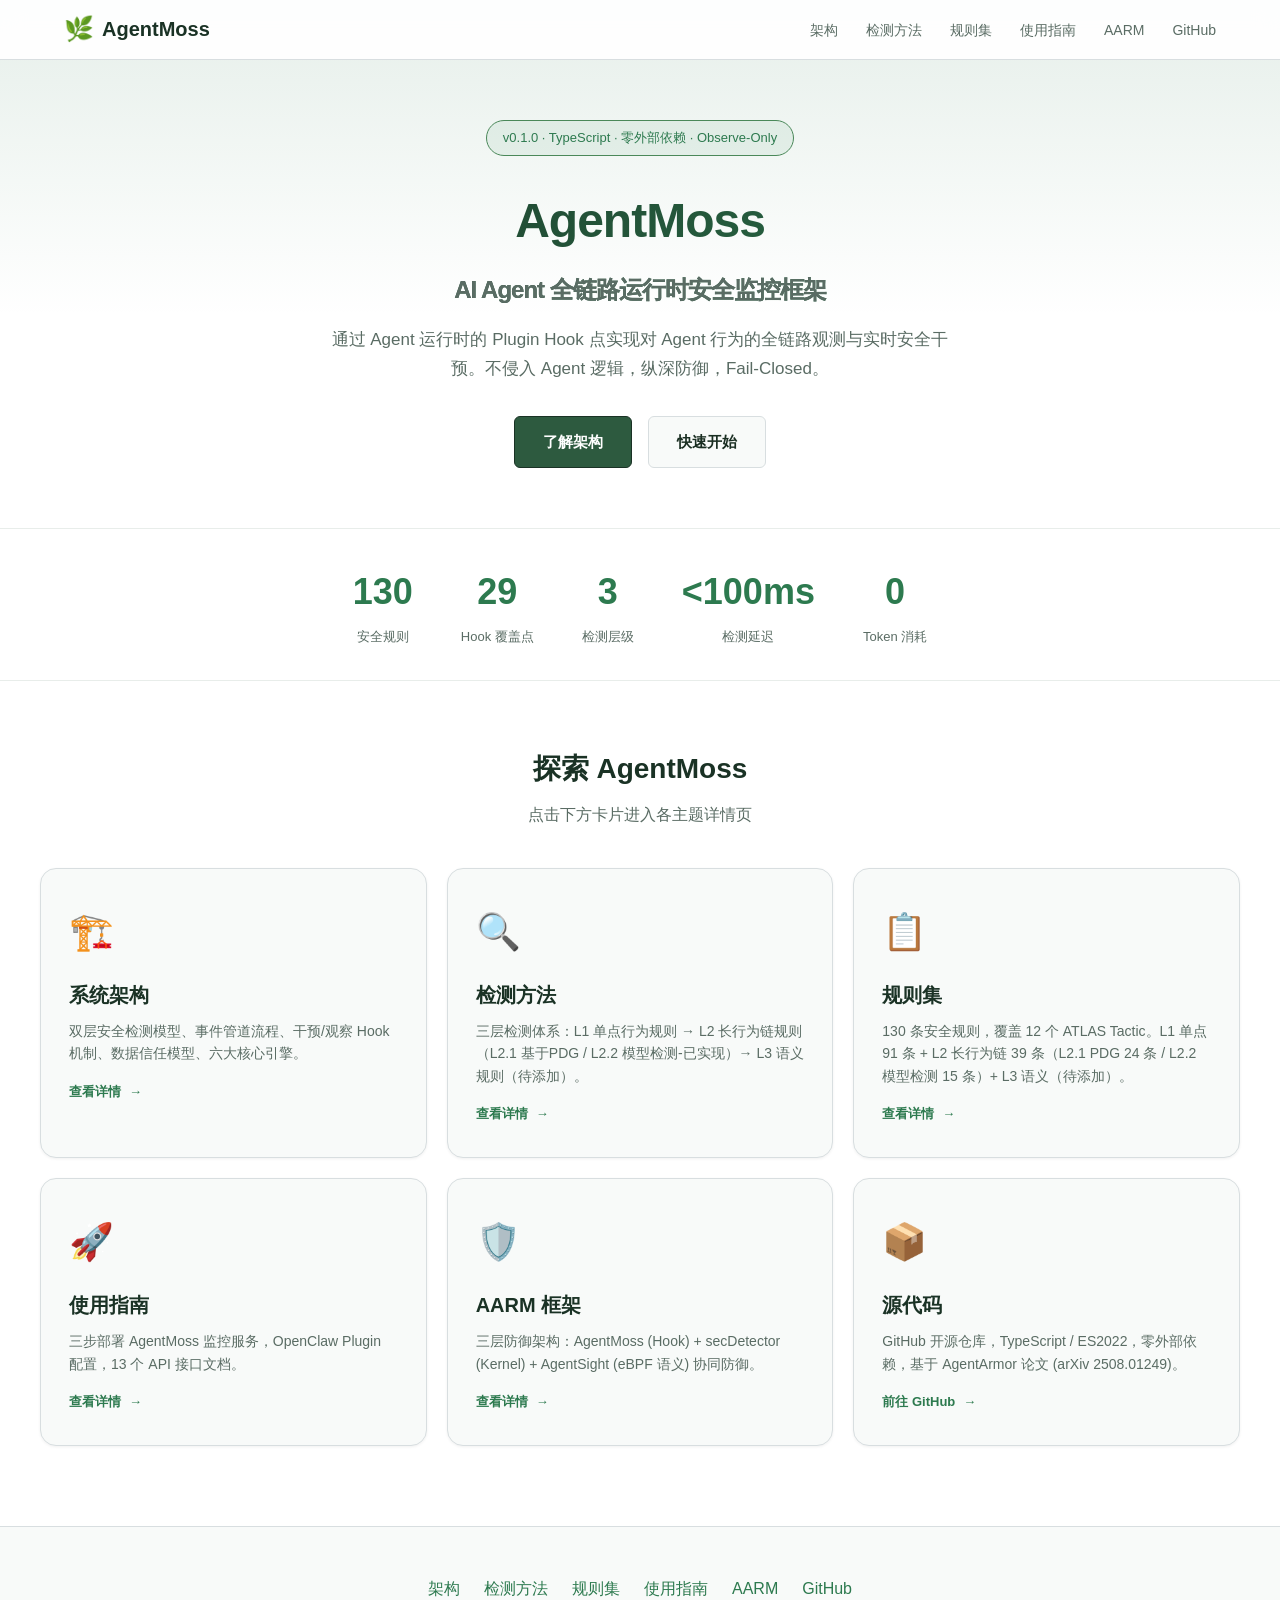
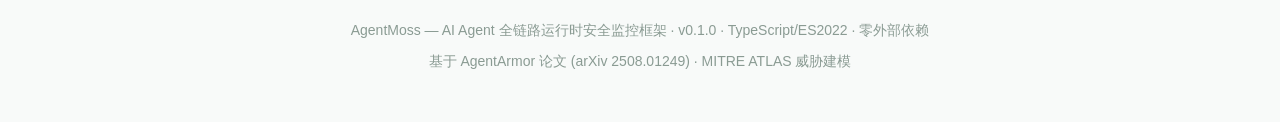
==== commit cd74d19c: "feat: update website with L2.2 model checking (LTL+CTL) implementation - Add L2.2 model checking mec" ====
--- a/index.html
+++ b/index.html
@@ -39,7 +39,7 @@
 
 <!-- Stats -->
 <div class="stats-bar">
-  <div class="stat-item"><div class="stat-value">115</div><div class="stat-label">安全规则</div></div>
+  <div class="stat-item"><div class="stat-value">130</div><div class="stat-label">安全规则</div></div>
   <div class="stat-item"><div class="stat-value">29</div><div class="stat-label">Hook 覆盖点</div></div>
   <div class="stat-item"><div class="stat-value">3</div><div class="stat-label">检测层级</div></div>
   <div class="stat-item"><div class="stat-value">&lt;100ms</div><div class="stat-label">检测延迟</div></div>
@@ -61,13 +61,13 @@
       <a href="detection.html" class="category-card">
         <span class="category-card-icon">🔍</span>
         <h3>检测方法</h3>
-        <p>三层检测体系：L1 单点行为规则 → L2 长行为链规则（L2.1 基于PDG / L2.2 模型检测-待添加）→ L3 语义规则（待添加）。</p>
+        <p>三层检测体系：L1 单点行为规则 → L2 长行为链规则（L2.1 基于PDG / L2.2 模型检测-已实现）→ L3 语义规则（待添加）。</p>
         <div class="card-meta">查看详情 <span class="card-arrow">→</span></div>
       </a>
       <a href="rules.html" class="category-card">
         <span class="category-card-icon">📋</span>
         <h3>规则集</h3>
-        <p>115 条安全规则，覆盖 12 个 ATLAS Tactic。L1 单点 91 条 + L2 长行为链 24 条（L2.1 PDG 已实现 / L2.2 模型检测待添加）+ L3 语义（待添加）。</p>
+        <p>130 条安全规则，覆盖 12 个 ATLAS Tactic。L1 单点 91 条 + L2 长行为链 39 条（L2.1 PDG 24 条 / L2.2 模型检测 15 条）+ L3 语义（待添加）。</p>
         <div class="card-meta">查看详情 <span class="card-arrow">→</span></div>
       </a>
       <a href="usage.html" class="category-card">
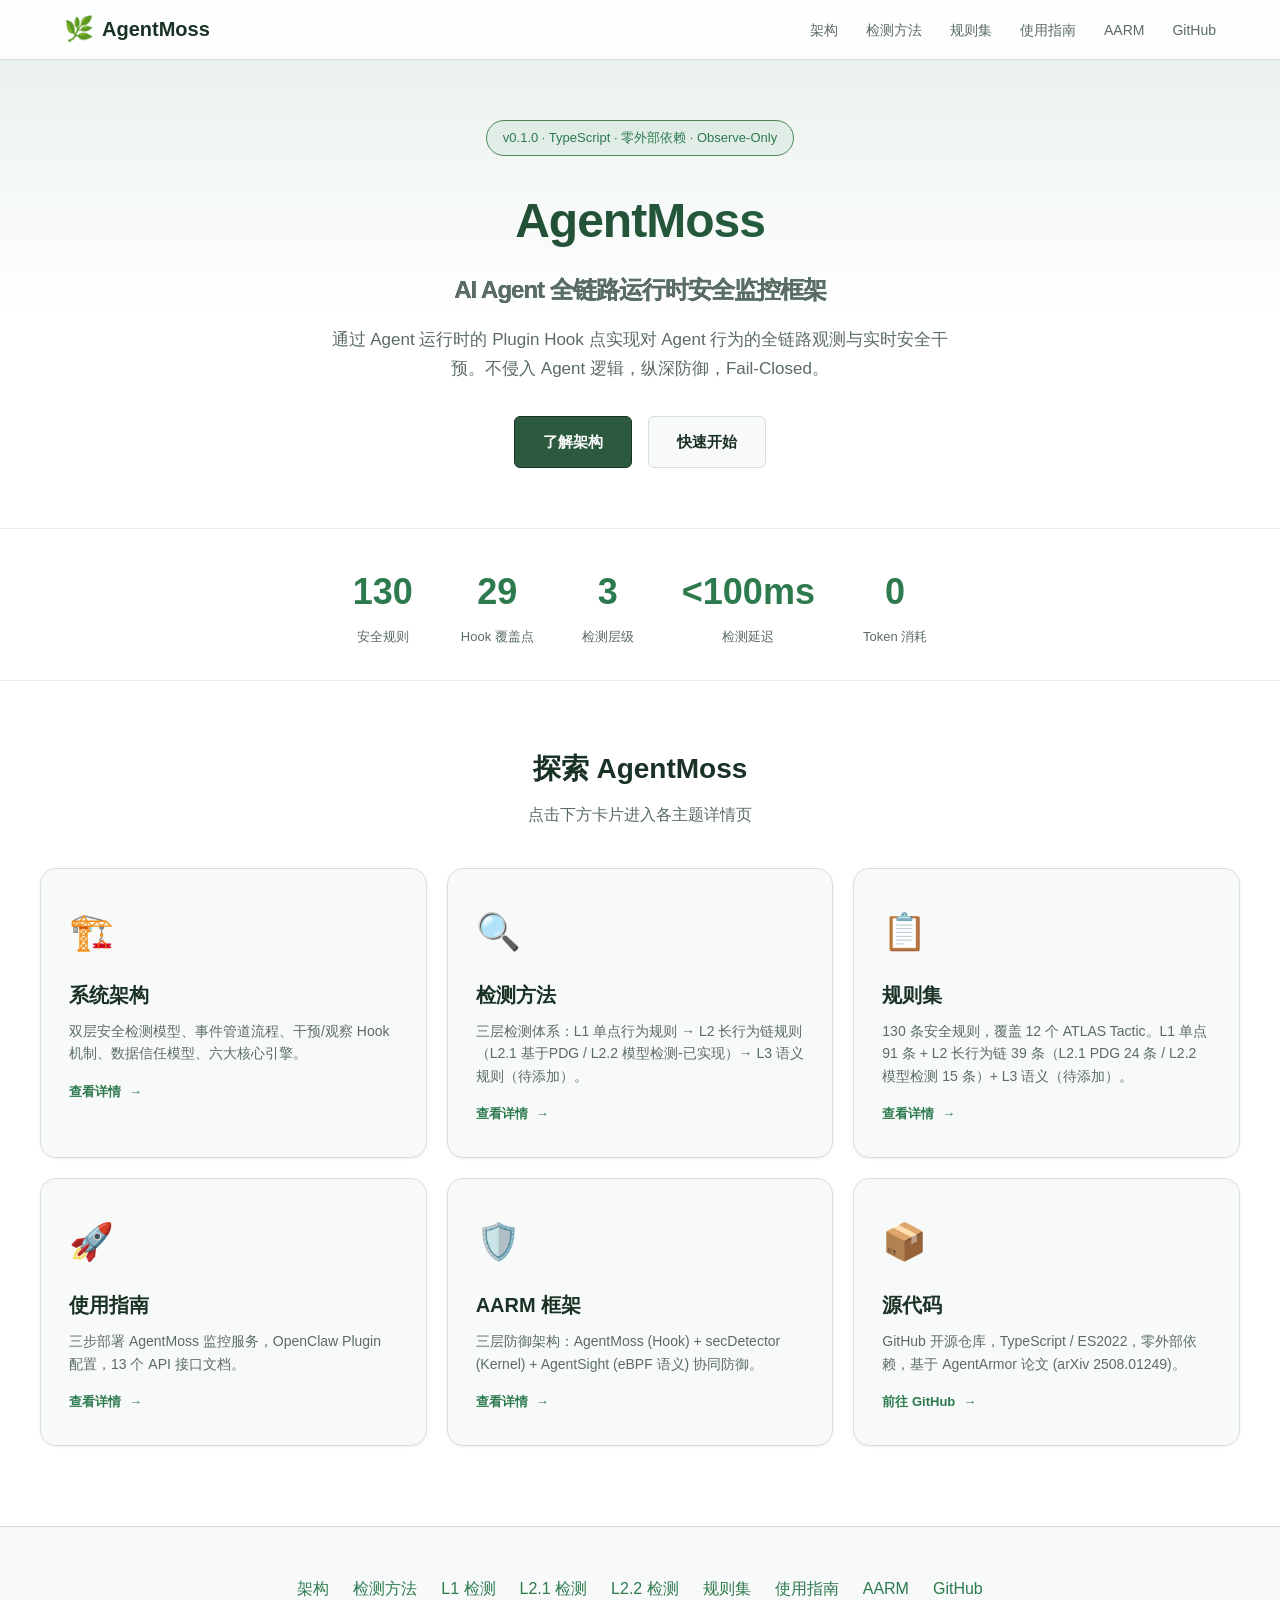
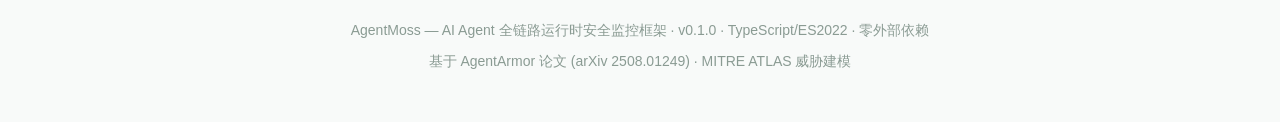
==== commit 501b2714: "feat: split detection methods into separate pages + add paper citation - Split detection.html into 4" ====
--- a/index.html
+++ b/index.html
@@ -98,6 +98,9 @@
     <div class="footer-links">
       <a href="architecture.html">架构</a>
       <a href="detection.html">检测方法</a>
+      <a href="detection-l1.html">L1 检测</a>
+      <a href="detection-l2-1.html">L2.1 检测</a>
+      <a href="detection-l2-2.html">L2.2 检测</a>
       <a href="rules.html">规则集</a>
       <a href="usage.html">使用指南</a>
       <a href="aarm.html">AARM</a>
--- a/css/style.css
+++ b/css/style.css
@@ -335,6 +335,64 @@
 .tab-panel { display: none; }
 .tab-panel.active { display: block; }
 
+/* ===================== Paper Citation Button ===================== */
+.paper-citation {
+  display: flex; align-items: flex-start; gap: 16px;
+  padding: 20px 24px; margin: 24px 0;
+  background: linear-gradient(135deg, rgba(45,90,63,0.06) 0%, rgba(45,122,79,0.04) 100%);
+  border: 1px solid var(--border-default); border-left: 4px solid var(--moss-accent);
+  border-radius: var(--radius-md);
+}
+.paper-citation-icon { font-size: 28px; flex-shrink: 0; margin-top: 2px; }
+.paper-citation-body { flex: 1; min-width: 0; }
+.paper-citation-body h4 {
+  font-size: 16px; font-weight: 700; color: var(--moss-dark);
+  margin-bottom: 6px; line-height: 1.4;
+}
+.paper-citation-body .paper-authors {
+  font-size: 13px; color: var(--text-secondary); margin-bottom: 4px;
+}
+.paper-citation-body .paper-venue {
+  font-size: 12px; color: var(--text-muted); margin-bottom: 12px;
+}
+.paper-citation-body .paper-abstract {
+  font-size: 14px; color: var(--text-secondary); line-height: 1.6;
+  margin-bottom: 12px;
+}
+.btn-paper {
+  display: inline-flex; align-items: center; gap: 8px;
+  padding: 8px 20px; background: var(--moss-primary); border: 1px solid var(--moss-dark);
+  border-radius: var(--radius-sm); color: #fff !important; font-size: 14px; font-weight: 600;
+  cursor: pointer; transition: all 0.2s; text-decoration: none;
+}
+.btn-paper:hover { background: var(--moss-light); color: #fff; transform: translateY(-1px); box-shadow: var(--shadow-md); }
+
+/* ===================== Sub-page Navigation Cards ===================== */
+.method-nav-grid {
+  display: grid;
+  grid-template-columns: repeat(auto-fit, minmax(300px, 1fr));
+  gap: 20px;
+  margin: 32px 0;
+}
+.method-nav-card {
+  display: block; text-decoration: none;
+  background: var(--bg-card); border: 1px solid var(--border-default);
+  border-radius: var(--radius-lg); padding: 28px 24px;
+  transition: all 0.3s; position: relative; box-shadow: var(--shadow-sm);
+}
+.method-nav-card:hover {
+  border-color: var(--moss-light); box-shadow: var(--shadow-md); transform: translateY(-3px);
+}
+.method-nav-card .method-badge {
+  display: inline-block; padding: 4px 12px; border-radius: 4px;
+  font-size: 12px; font-weight: 700; margin-bottom: 12px;
+}
+.method-nav-card h3 { font-size: 20px; font-weight: 700; color: var(--moss-dark); margin-bottom: 8px; }
+.method-nav-card p { color: var(--text-secondary); font-size: 14px; line-height: 1.6; margin-bottom: 12px; }
+.method-nav-card .method-stats {
+  display: flex; gap: 16px; font-size: 13px; color: var(--moss-accent); font-weight: 600;
+}
+
 /* ===================== Footer ===================== */
 .footer {
   padding: 48px 24px; background: var(--bg-card); border-top: 1px solid var(--border-default);
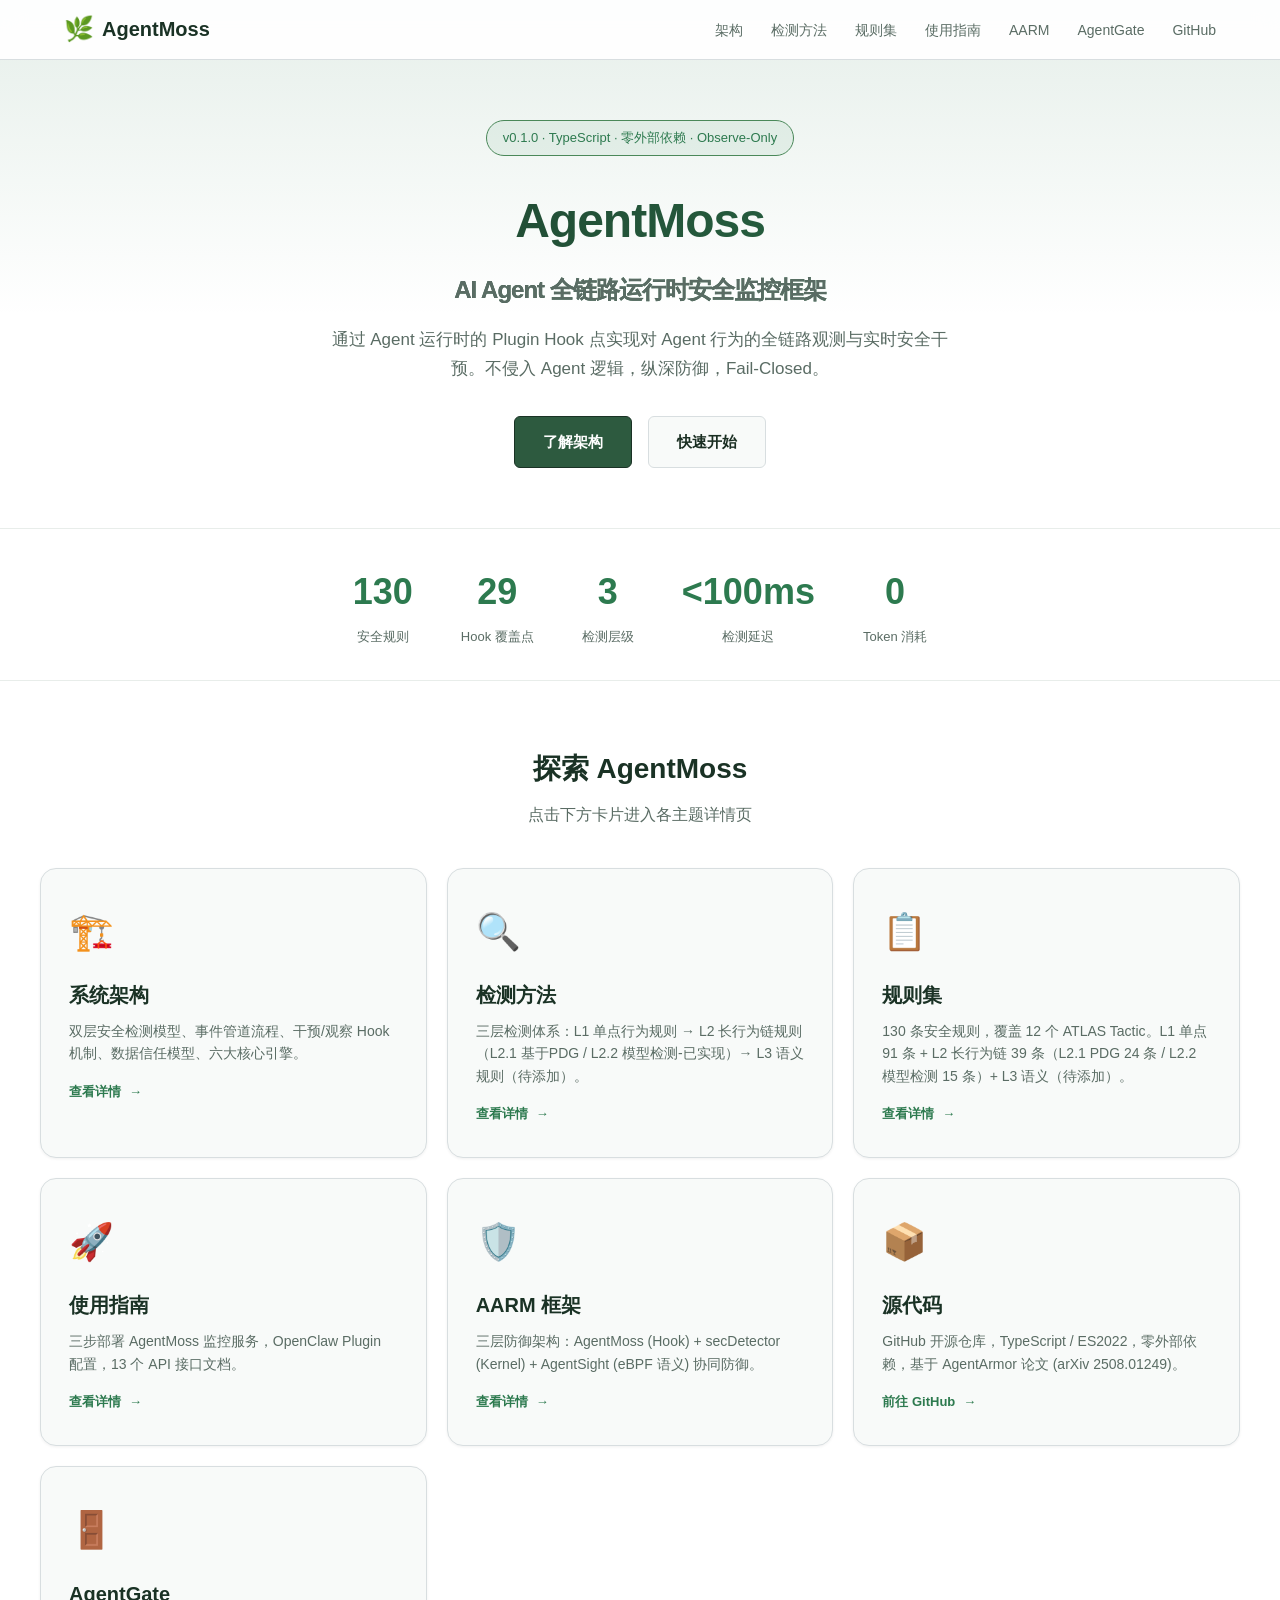
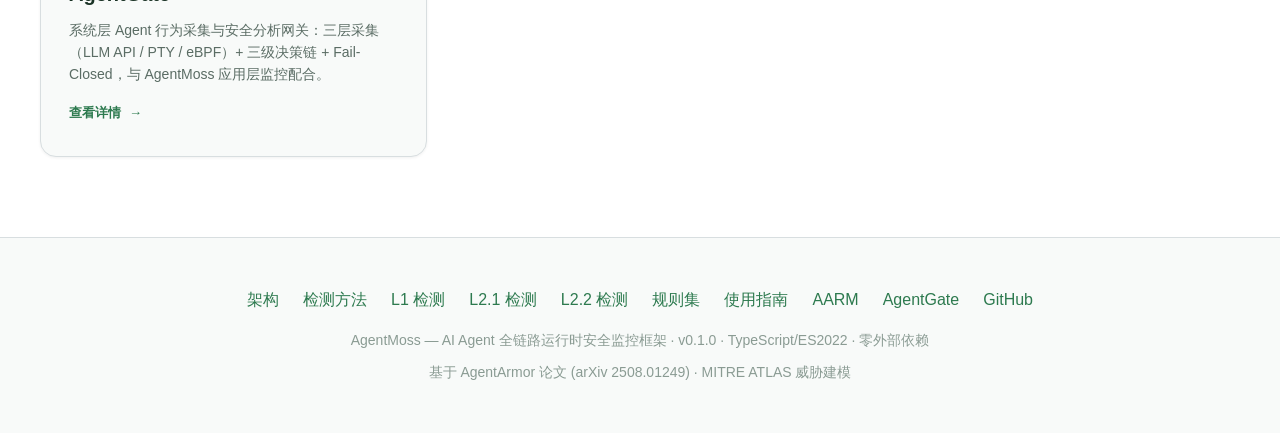
==== commit b5939336: "Add AgentGate introduction page - New agentgate.html: system-level agent behavior collection and sec" ====
--- a/index.html
+++ b/index.html
@@ -21,6 +21,7 @@
       <li><a href="rules.html">规则集</a></li>
       <li><a href="usage.html">使用指南</a></li>
       <li><a href="aarm.html">AARM</a></li>
+      <li><a href="agentgate.html">AgentGate</a></li>
       <li><a href="https://github.com/Agent-Moss" target="_blank">GitHub</a></li>
     </ul>
   </div>
@@ -88,6 +89,12 @@
         <p>GitHub 开源仓库，TypeScript / ES2022，零外部依赖，基于 AgentArmor 论文 (arXiv 2508.01249)。</p>
         <div class="card-meta">前往 GitHub <span class="card-arrow">→</span></div>
       </a>
+      <a href="agentgate.html" class="category-card">
+        <span class="category-card-icon">🚪</span>
+        <h3>AgentGate</h3>
+        <p>系统层 Agent 行为采集与安全分析网关：三层采集（LLM API / PTY / eBPF）+ 三级决策链 + Fail-Closed，与 AgentMoss 应用层监控配合。</p>
+        <div class="card-meta">查看详情 <span class="card-arrow">→</span></div>
+      </a>
     </div>
   </div>
 </section>
@@ -104,6 +111,7 @@
       <a href="rules.html">规则集</a>
       <a href="usage.html">使用指南</a>
       <a href="aarm.html">AARM</a>
+      <a href="agentgate.html">AgentGate</a>
       <a href="https://github.com/Agent-Moss" target="_blank">GitHub</a>
     </div>
     <p>AgentMoss — AI Agent 全链路运行时安全监控框架 · v0.1.0 · TypeScript/ES2022 · 零外部依赖</p>
--- a/css/style.css
+++ b/css/style.css
@@ -269,7 +269,7 @@
   border-radius: var(--radius-sm); padding: 20px; overflow-x: auto;
   font-family: "SF Mono", "Fira Code", "JetBrains Mono", monospace;
   font-size: 13px; line-height: 1.6; color: var(--text-primary);
-  margin: 16px 0;
+  margin: 16px 0; white-space: pre; tab-size: 2;
 }
 .code-block .keyword { color: #c678dd; }
 .code-block .string { color: #0a7d3c; }
